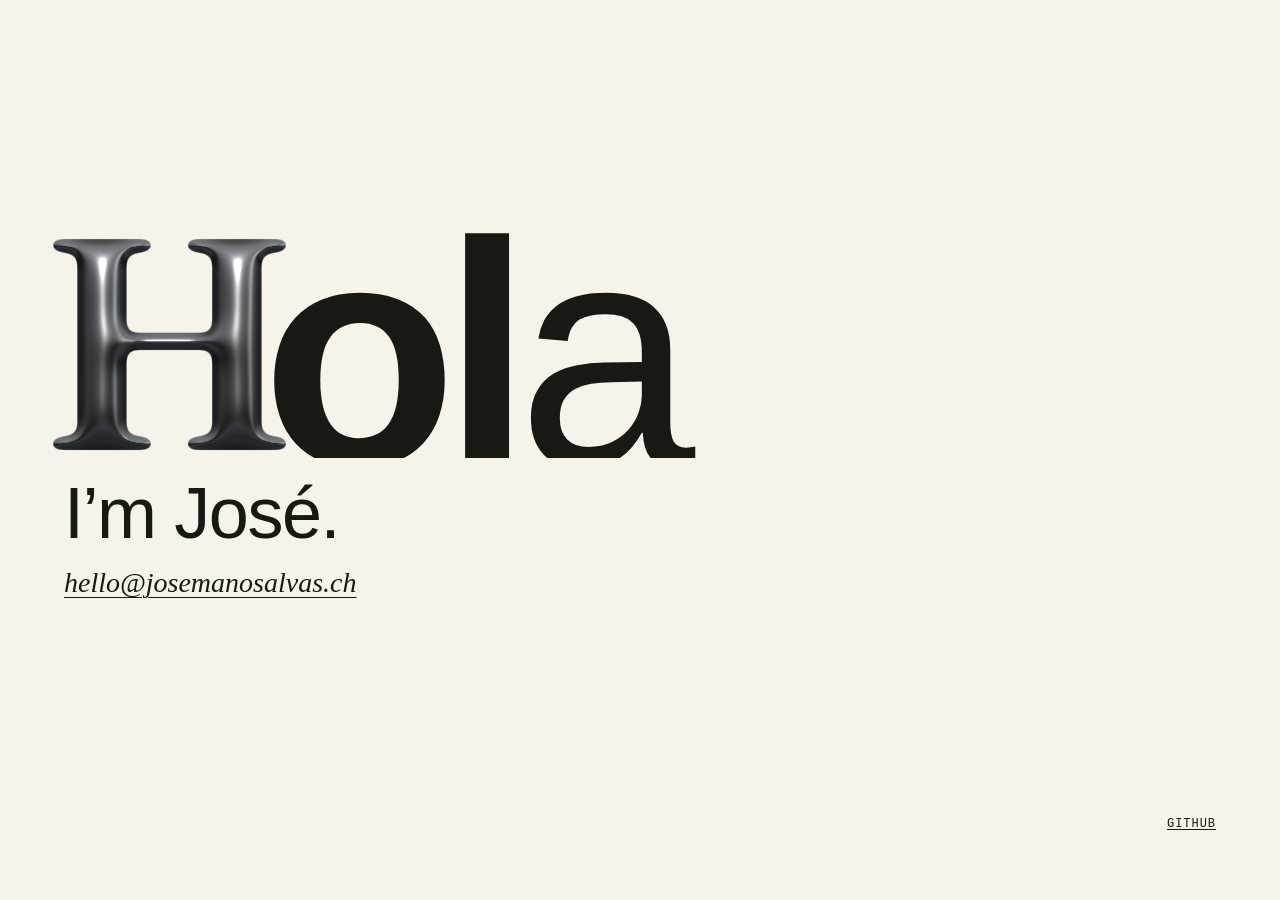
==== src/index.html @ 50a8c134 "Rebuild the greeting around its l, with a silver letter and a white shepherd The greeting in the las" ====
<!doctype html>
<html lang="en">
<head>
<meta charset="utf-8">
<meta name="viewport" content="width=device-width, initial-scale=1, viewport-fit=cover">
<title>José Manosalvas</title>
<meta name="description" content="Hola, I’m José. Say hello at hello@josemanosalvas.ch.">
<meta property="og:title" content="José Manosalvas">
<meta property="og:description" content="Say hello at hello@josemanosalvas.ch.">
<link rel="icon" href="data:image/svg+xml,%3Csvg xmlns='http://www.w3.org/2000/svg' viewBox='0 0 32 32'%3E%3Crect width='32' height='32' fill='%23F5F3EC'/%3E%3Cpath d='M6 22h20' stroke='%23191813' stroke-width='4'/%3E%3C/svg%3E">
<style>
  /* Everything this page needs, and nothing else. Faces and colours are
     Mitad's; the fonts are subset to the characters on the page and
     embedded by tools/build.py, which also minifies this file into
     ../index.html, the one that gets uploaded.
     Archivo, Literata and B612 Mono: SIL Open Font License 1.1, see OFL.txt. */

  /* fonts:start */
  /* fonts:end */

  :root {
    --bg: #F5F3EC;            /* Mitad Papel */
    --ink: #191813;           /* Mitad Tinta */
    --focus: #0C4CA8;         /* Mitad Azul */
    --aji: #D91E36;           /* accents appear only while the word changes */
    --sans: 'Archivo', 'Helvetica Neue', 'Arial', sans-serif;
    --serif: 'Literata', 'Georgia', serif;
    --mono: 'B612 Mono', 'Courier New', monospace;
    --gutter: clamp(1.5rem, 5vw, 4.5rem);
    --hello: min(33vw, 40svh, 20rem);   /* the widest state must fit */
    color-scheme: light;
  }

  @media (prefers-color-scheme: dark) {
    :root {
      --bg: #161511;
      --ink: #EBE7DC;
      --focus: #56B8DF;       /* Mitad Guayas */
      --aji: #F0596B;
      color-scheme: dark;
    }
  }

  *, ::before, ::after { box-sizing: border-box; }
  * { margin: 0; }

  html {
    height: 100%;
    background: var(--bg);
    -webkit-text-size-adjust: 100%;
    text-size-adjust: 100%;
    font-synthesis: none;
  }

  body {
    display: grid;
    grid-template-columns: minmax(0, 1fr);   /* a wide glyph can't stretch the page */
    grid-template-rows: minmax(min-content, 1fr) minmax(min-content, 1fr);
    height: 100%;
    min-height: 100svh;
    font: 1.125rem/1.5rem var(--sans);
    font-kerning: normal;
    color: var(--ink);
    background: var(--bg);
  }

  .fonts-pending body { visibility: hidden; }

  ::selection { background: #F2B705; color: #191813; }
  :focus-visible { outline: 2px solid var(--focus); outline-offset: 2px; }

  /* ---------- above the horizon ---------- */
  .north {
    display: flex;
    flex-direction: column;
    justify-content: flex-end;
    padding: var(--gutter) var(--gutter) 0;
    padding-top: max(var(--gutter), env(safe-area-inset-top));
    overflow-x: clip;
  }

  /* The word's baseline is the horizon and anything below it is cut, so
     nothing in the word or on the stage ever touches the name. */
  h1 {
    position: relative;
    font-size: var(--hello);
    line-height: 1;
    letter-spacing: -0.045em;
    margin-left: -0.06em;            /* optical: pull the stem to the margin */
    height: 0.8em;                   /* ascent only: baseline = bottom edge */
    clip-path: inset(-1em -1em -0.025em -1em);   /* keep round overshoot whole */
    white-space: nowrap;
  }

  .word {
    display: inline-block;
    position: relative;
    font-weight: 800;
  }

  /* After the first change, each letter is a slot on its own layer and stays one, so
     nothing is re-rasterised when a word comes to rest. Slots are placed by transforms,
     so nothing reflows and the title can't grow. The l also grows into the flagpole: it's
     a plain rectangle, so stretching it from the baseline has no seam. */
  .word.live > span {
    position: absolute;
    left: 0;
    top: 0;
    display: flex;
    transform-origin: 0 80%;
    will-change: transform;
  }

  /* The symbol is as tall as the l, its foot on the horizon. */
  .word.live > .cut { top: .02em; font-size: .92em; }
  .cut, .c { justify-content: center; }
  .r { color: var(--aji); }
  .b { color: var(--focus); }

  /* The stage carries what type can't: the inflated letter, the emoji and the flag. */
  canvas {
    position: absolute;
    pointer-events: none;
  }

  /* ---------- below the horizon ---------- */
  .south {
    display: flex;
    flex-direction: column;
    justify-content: space-between;
    padding: 1.5rem var(--gutter) var(--gutter);
    padding-bottom: max(var(--gutter), env(safe-area-inset-bottom));
  }

  .name {
    margin-bottom: 0.75rem;
    font-weight: 300;
    font-size: clamp(2rem, min(7vw, 11svh), 4.5rem);
    line-height: 1.1;
    letter-spacing: -0.02em;
  }

  a {
    color: inherit;
    text-decoration-thickness: 1px;
    text-underline-offset: 0.18em;
  }

  a:hover { text-decoration-thickness: 2px; }


  .hello {
    font-family: var(--serif);
    font-style: italic;
    font-size: clamp(1.25rem, 3vw, 1.75rem);
    line-height: 1.3;
    overflow-wrap: anywhere;
  }

  .elsewhere { text-align: right; }

  .elsewhere a {
    font: 0.75rem/1.5rem var(--mono);
    text-transform: uppercase;
    letter-spacing: 0.08em;
  }

  .visually-hidden {
    position: absolute;
    width: 1px;
    height: 1px;
    margin: -1px;
    overflow: hidden;
    clip-path: inset(50%);
    white-space: nowrap;
  }

</style>
<script>
  /* Start decoding all three fonts now and reveal the page in one frame when
     they are ready, so nothing paints in pieces (under font-display: block,
     text waits for its own font but underlines don't, and faces finish at
     different times). Without JS nothing is hidden; after 3s it shows anyway. */
  (() => {
    const root = document.documentElement;
    root.classList.add('fonts-pending');
    window.pageReady = new Promise((ready) => {
      const show = () => { root.classList.remove('fonts-pending'); ready(); };
      Promise.all(['800 1em Archivo', 'italic 1em Literata', '1em "B612 Mono"'].map((f) => document.fonts.load(f)))
        .finally(show);
      setTimeout(show, 3000);
    });
  })();
</script>
</head>
<body>
  <header class="north">
    <h1><span class="word" aria-hidden="true">Hola</span><span class="visually-hidden"><span lang="es">Hola</span>, I’m José.</span></h1>
  </header>

  <main class="south">
    <div>
      <p class="name" aria-hidden="true">I’m José.</p>
      <p class="hello"><a href="mailto:hello@josemanosalvas.ch">hello@josemanosalvas.ch</a></p>
    </div>
    <p class="elsewhere"><a href="https://github.com/josemanosalvas">GitHub</a></p>
  </main>

<script>
  (() => {
    // Each greeting: its word, what its last letter passes through and how tall that is
    // in em, its flag, and its symbol's colour, from the flag. Hola's mark is an emoji.
    // Salü's is the white Swiss shepherd, which no system has: a small render, modelled
    // in tools/shepherd.html. Nudges are optical, in em: the S starts where the H does,
    // and a and l sit further apart. The rectangles are the flag for systems that have
    // no flag emoji, on a 3 x 2 grid.
    const greetings = [
      {
        word: 'Hola', mark: '✨', size: .5, flag: '🇪🇨', symbol: 'b', nudge: [0, 0, 0, 0],
        rects: [[0, 0, 3, 1, '#FFDD00'], [0, 1, 3, .5, '#034EA2'], [0, 1.5, 3, .5, '#D91E36']],
      },
      {
        word: 'Salü', mark: 'shepherd.avif', size: .66, flag: '🇨🇭', symbol: 'r', nudge: [.024, .024, .036, .03],
        rects: [[0, 0, 3, 2, '#D91E36'], [1.25, .4, .5, 1.2, '#FFF'], [.9, .75, 1.2, .5, '#FFF']],
      },
    ];

    // One score for every change, in ms from its start. The l never changes: it's the
    // same letter in both words, so the word never leaves. Everything else cuts at once
    // and resolves within a second.
    const cutTo = ({ word: w, symbol }) => [
      [0, 1, '/', `cut ${symbol}`],
      [swap, 0, w[0], ''],
      [300, 1, w[1], 'c'],
      [520, 3, w[3], 'c'],
    ];
    const mark = [0, 520];                        // the emoji holds the last slot
    const swap = 133;                             // the first letter cuts, after all the others
    const swell = [swap, 650], set = [540, 680];  // it inflates, then sets into ink
    const grow = { 1: [300, 660], 3: [520, 820] };   // hairline to heavy
    const raise = [1040, 1320], open = [1300, 1700];  // the l grows into a pole, then the flag opens
    const close = [2460, 2680], lower = [2680, 2920]; // and back, in the other order
    const stretch = .38 / .724;                       // .38em, on Archivo 800's .724em l
    const every = 6500;

    const word = document.querySelector('.word');
    const heading = document.querySelector('h1');
    const reduce = matchMedia('(prefers-reduced-motion: reduce)');
    const clamp = (x) => (x < 0 ? 0 : x > 1 ? 1 : x);
    const span = (t, [a, b]) => clamp((t - a) / (b - a));
    const smooth = (x) => x * x * (3 - 2 * x);
    const soft = (x) => x * x * x * (x * (6 * x - 15) + 10);
    const spring = (x) => 1 - Math.exp(-7 * x) * Math.cos(11 * x);
    const mix = (a, b, x) => a + (b - a) * x;

    // ---------- the stage ----------
    // WebGL carries what type can't: the inflated letter, the emoji and the flag. It's
    // two small shaders and it's only used here, so without it the letters still change.
    let gl, metal, cloth;

    const quad = `#version 300 es
uniform vec4 Q;uniform vec2 S;uniform float R;in vec2 p;out vec2 v;
void main(){v=p;vec2 d=(p-.5)*Q.zw,c=Q.xy+Q.zw*.5;d=mat2(cos(R),sin(R),-sin(R),cos(R))*d;c=(c+d)/S*2.-1.;gl_Position=vec4(c.x,-c.y,0,1);}`;

    // Liquid silver: a soft room with a dark horizon, one big light and one strip. The
    // light is soft on purpose: hard edges in a reflection look like a 2000s bevel. P
    // inflates it, L tilts it so the light travels, M fades it from the page's ink, and V
    // dissolves it into the real letter. On paper its rim goes dark; on a dark page the rim
    // catches the light and the metal is brighter, so it's never dimmer than the type.
    const metalShader = `#version 300 es
precision highp float;
uniform sampler2D T;uniform float P,M,V;uniform vec2 L;uniform vec3 I;in vec2 v;out vec4 o;
float l(vec3 r,vec3 d,float s){return pow(max(dot(r,normalize(d)),0.),s);}
void main(){vec4 t=texture(T,v);float f=mix(t.r,t.g,min(P*2.,1.)),w=fwidth(f)*.75,a=smoothstep(.5-w,.5+w,f);
vec3 n=normalize(vec3((t.ba+L)*P,1.)),r=reflect(vec3(0,0,-1),n);float y=-r.y,x=(y+.12)/.2;
vec3 c=mix(vec3(.15,.16,.18),vec3(.5,.51,.53),smoothstep(-.9,.7,y));c*=1.-.6*exp(-x*x);
c+=.95*l(r,vec3(-.34,-.4,.85),24.)+.3*l(r,vec3(-.3,-.5,.8),5.)+.35*l(r,vec3(.8,-.12,.45),20.);
c*=mix(1.,I.r>.5?1.3:.5,smoothstep(.32,.68,1.-n.z));if(I.r>.5)c=c*1.15+.3;o=vec4(mix(I,c,M)*a,a)*V;}`;

    // An emoji, or a flag: U crops it from the hoist, A is the height of its wave.
    const clothShader = `#version 300 es
precision highp float;
uniform sampler2D T;uniform float U,A,W;in vec2 v;out vec4 o;
void main(){float x=v.x,s=x*7.-W,e=pow(max(x,0.),1.2);vec4 c=texture(T,vec2(x,(v.y-.5)*1.3+.5+A*e*sin(s)));
c.rgb*=1.+A*2.4*e*cos(s);float f=max(.07*(1.-U),.002);x-=.03*sin(v.y*8.+W)*(1.-min(U,1.));o=c*(1.-smoothstep(U-f,U,x));}`;

    function program(fragment) {
      const p = gl.createProgram();
      [[gl.VERTEX_SHADER, quad], [gl.FRAGMENT_SHADER, fragment]].forEach(([type, src]) => {
        const s = gl.createShader(type);
        gl.shaderSource(s, src);
        gl.compileShader(s);
        gl.attachShader(p, s);
      });
      gl.bindAttribLocation(p, 0, 'p');
      gl.linkProgram(p);
      const u = { p };
      for (const n of 'QSRPMVLIUAW') u[n] = gl.getUniformLocation(p, n);
      return u;
    }

    function texture(upload) {
      const t = gl.createTexture();
      gl.bindTexture(gl.TEXTURE_2D, t);
      upload();
      gl.texParameteri(gl.TEXTURE_2D, gl.TEXTURE_WRAP_S, gl.CLAMP_TO_EDGE);
      gl.texParameteri(gl.TEXTURE_2D, gl.TEXTURE_WRAP_T, gl.CLAMP_TO_EDGE);
      return t;
    }

    // The letter comes from the page's own font. Its corners are eased with a blur,
    // then its surface is solved: laplacian(h) = -1 inside the outline and h = 0 on
    // it, which is the shape a balloon takes. Stored as outline, eased outline, slope.
    function inflate(letter) {
      const N = 256, c = document.createElement('canvas');
      c.width = c.height = N;
      const x = c.getContext('2d', { willReadFrequently: true });
      x.font = `800 ${N / 1.25}px Archivo`;
      x.fillText(letter, 51, 205);                  // whole cells: canvases round text to them
      const a = x.getImageData(0, 0, N, N).data, sharp = new Float32Array(N * N);
      for (let i = 0; i < N * N; i++) sharp[i] = a[i * 4 + 3] / 255;
      const pass = (from, r, step) => {
        const to = new Float32Array(N * N);
        for (let i = 0; i < N * N; i++) {
          let s = 0;
          for (let k = -r; k <= r; k++) s += from[i + k * step] || 0;
          to[i] = s / (2 * r + 1);
        }
        return to;
      };
      const blur = (from, r) => pass(pass(from, r, 1), r, N);
      const eased = blur(blur(blur(sharp, 3), 3), 3), soft = blur(sharp, 1);
      const inside = [], h = new Float32Array(N * N);
      for (let i = N; i < N * N - N; i++) if (eased[i] > .5) inside.push(i);
      for (let k = 0; k < 150; k++) {
        for (const i of inside) h[i] += 1.9 * ((h[i - 1] + h[i + 1] + h[i - N] + h[i + N] + 1) / 4 - h[i]);
      }
      const top = h.reduce((p, q) => (p > q ? p : q));
      const z = blur(blur(h.map((q) => Math.sqrt(Math.max(0, q / top))), 2), 2);
      const field = new Float32Array(N * N * 4);
      for (let i = N; i < N * N - N; i++) {
        field.set([soft[i], eased[i], (z[i - 1] - z[i + 1]) * 13, (z[i - N] - z[i + N]) * 13], i * 4);
      }
      return texture(() => {
        gl.texImage2D(gl.TEXTURE_2D, 0, gl.RGBA16F, N, N, 0, gl.RGBA, gl.FLOAT, field);
        gl.texParameteri(gl.TEXTURE_2D, gl.TEXTURE_MIN_FILTER, gl.LINEAR);
      });
    }

    // A mark becomes a texture cropped to its ink, so it's the same size and in the
    // same place whichever system drew it, Apple's or anyone's. Windows has no flags and
    // draws letters instead: those have no colour, so the flag is drawn from its rectangles.
    function sprite(art, rects) {
      const S = art.width || 192, T = art.height || 192, c = document.createElement('canvas');
      c.width = S; c.height = T;
      const x = c.getContext('2d', { willReadFrequently: true });
      if (art.width) x.drawImage(art, 0, 0);
      else {
        x.font = `160px 'Apple Color Emoji','Segoe UI Emoji','Noto Color Emoji',sans-serif`;
        x.textAlign = 'center';
        x.fillText(art, S / 2, 150);
      }
      const { data } = x.getImageData(0, 0, S, T);
      let left = S, right = 0, top = T, bottom = 0, colour = 0;
      for (let i = 0; i < S * T; i++) {
        if (data[i * 4 + 3] < 16) continue;
        const px = i % S, py = i / S | 0;
        left = Math.min(left, px); right = Math.max(right, px);
        top = Math.min(top, py); bottom = Math.max(bottom, py);
        colour = Math.max(colour, Math.abs(data[i * 4] - data[i * 4 + 2]));
      }
      let w = right - left + 1, h = bottom - top + 1;
      const m = 6, crop = document.createElement('canvas'), y = crop.getContext('2d');
      if (rects && colour < 32) {
        w = 150; h = 100;
        crop.width = w + 2 * m; crop.height = h + 2 * m;
        for (const [rx, ry, rw, rh, fill] of rects) {
          y.fillStyle = fill;
          y.fillRect(m + rx * 50, m + ry * 50, rw * 50, rh * 50);
        }
      } else {
        crop.width = w + 2 * m; crop.height = h + 2 * m;
        y.drawImage(c, left, top, w, h, m, m, w, h);
      }
      return {
        aspect: crop.width / crop.height,
        inset: m / crop.width,
        foot: m / crop.height,
        tex: texture(() => {
          gl.pixelStorei(gl.UNPACK_PREMULTIPLY_ALPHA_WEBGL, true);
          gl.texImage2D(gl.TEXTURE_2D, 0, gl.RGBA, gl.RGBA, gl.UNSIGNED_BYTE, crop);
          gl.pixelStorei(gl.UNPACK_PREMULTIPLY_ALPHA_WEBGL, false);
          gl.generateMipmap(gl.TEXTURE_2D);
          gl.texParameteri(gl.TEXTURE_2D, gl.TEXTURE_MIN_FILTER, gl.LINEAR_MIPMAP_LINEAR);
        }),
      };
    }

    const stage = document.createElement('canvas');
    let building = null;

    // A lost stage leaves plain letters, and comes back when the browser restores it.
    stage.addEventListener('webglcontextlost', (e) => { e.preventDefault(); gl = null; stage.hidden = true; });
    stage.addEventListener('webglcontextrestored', () => { building = null; });

    // The stage is built in small steps with a breath between them, so that a visitor's
    // first taps are never kept waiting for it.
    const breath = () => new Promise((go) => { setTimeout(go); });

    // A mark is an emoji, or a picture to decode first, with a plain dog if the browser can't.
    async function art(mark) {
      if (mark.length < 3) return mark;
      const picture = new Image();
      picture.src = mark;
      return picture.decode().then(() => picture, () => '🐕');
    }

    async function setUp() {
      gl = stage.getContext('webgl2', { antialias: false, powerPreference: 'low-power' });
      if (!gl) return;
      await breath();
      metal = program(metalShader);
      cloth = program(clothShader);
      gl.bindBuffer(gl.ARRAY_BUFFER, gl.createBuffer());
      gl.bufferData(gl.ARRAY_BUFFER, new Float32Array([0, 0, 1, 0, 0, 1, 1, 1]), gl.STATIC_DRAW);
      gl.enableVertexAttribArray(0);
      gl.vertexAttribPointer(0, 2, gl.FLOAT, false, 0, 0);
      gl.enable(gl.BLEND);
      gl.blendFunc(gl.ONE, gl.ONE_MINUS_SRC_ALPHA);
      for (const g of greetings) {
        await breath();
        g.letter = inflate(g.word[0]);
        await breath();
        g.emoji = sprite(await art(g.mark));
        g.banner = sprite(g.flag, g.rects);
      }
      stage.hidden = true;
      stage.setAttribute('aria-hidden', 'true');
      heading.append(stage);
    }

    // If anything fails on the way, there's no stage and the letters still change.
    const ready = () => (building ??= setUp().catch(() => { gl = null; }));

    function put(shader, tex, x, y, w, h) {
      gl.useProgram(shader.p);
      gl.bindTexture(gl.TEXTURE_2D, tex);
      gl.uniform2f(shader.S, stage.width, stage.height);
      gl.uniform4f(shader.Q, x, y, w, h);
    }

    // Where each letter of a word sits at rest, kerning included, in em.
    function spacing({ word: text, nudge }) {
      const m = document.createElement('span');
      m.className = 'word';
      m.style.cssText = 'position:absolute;visibility:hidden';
      m.innerHTML = [...text].map((c) => `<span>${c}</span>`).join('');
      heading.append(m);
      const box = m.getBoundingClientRect(), em = parseFloat(getComputedStyle(m).fontSize);
      const rects = [...m.children].map((c) => c.getBoundingClientRect());
      m.remove();
      return {
        x: rects.map((r, n) => (r.left - box.left) / em + nudge[n]),
        cells: rects.map((r) => r.width / em),
        width: box.width / em + Math.max(...nudge),
      };
    }

    // ---------- the greeting ----------
    let current = 0, slots = null;

    // Lengths on the word's own size, whatever size the slot's glyph is set in.
    const at = (ems) => `calc(var(--hello) * ${ems})`;

    // The first change replaces the plain text with four slots, and they stay.
    function letters({ word: text }) {
      word.textContent = '';
      word.className = 'word live';
      return [...text].map((c) => {
        const el = word.appendChild(document.createElement('span'));
        el.textContent = c;
        return el;
      });
    }

    async function play(i) {
      await ready();
      const g = greetings[i], from = spacing(greetings[current]), to = spacing(g);
      const width = Math.max(from.width, to.width);
      slots ??= letters(greetings[current]);
      word.style.cssText = `width:${width}em;height:1em`;
      slots.forEach((el, n) => { el.style.width = at(to.cells[n]); });

      // The stage covers the word and the room above it for the flag. There is always
      // that room: --hello is at most 40svh and the baseline stays around 50svh.
      const em = parseFloat(getComputedStyle(word).fontSize), D = Math.min(devicePixelRatio, 3);
      const side = .3, above = .5, px = em * D, base = (above + .8) * px;
      const ink = getComputedStyle(word).color.match(/[\d.]+/g).slice(0, 3).map((c) => c / 255);
      if (gl) {
        const W = Math.ceil((width + 2 * side) * px), H = Math.ceil(1.34 * px);
        if (stage.width !== W || stage.height !== H) { stage.width = W; stage.height = H; gl.viewport(0, 0, W, H); }
        stage.style.cssText = `left:${-side}em;top:${-above}em;width:${W / px}em;height:${H / px}em`;
        stage.hidden = false;
      }

      const cuts = cutTo(g), start = performance.now();
      const tick = (now) => {
        const t = now - start;
        while (cuts.length && cuts[0][0] <= t) {
          const [, n, glyph, styles] = cuts.shift();
          slots[n].textContent = glyph;
          slots[n].className = styles;
        }

        // Each slot goes to its place as it cuts. The l stretches into the pole from the baseline.
        const xs = to.x.map((x, n) => (n === 0 && t < swap ? from.x[0] : x));
        const pole = gl ? smooth(span(t, raise)) * (1 - smooth(span(t, lower))) : 0;
        slots.forEach((el, n) => {
          el.style.transform = `translateX(${at(xs[n])}) scaleY(${n === 2 ? 1 + pole * stretch : 1})`;
        });

        // New letters grow from hairline to heavy.
        for (const n in grow) {
          if (t < grow[n][0]) continue;
          const done = span(t, grow[n]);
          slots[n].style.fontWeight = done < 1 ? mix(100, 800, smooth(done)) : '';
          if (done === 1) slots[n].className = '';
        }

        // What's on the stage takes its slot's place, for as long as there's a stage.
        const live = gl && t >= swell[0] && t < set[1], held = gl && t >= mark[0] && t < mark[1];
        slots[0].style.visibility = live && t < set[1] - 80 ? 'hidden' : '';
        slots[3].style.visibility = held ? 'hidden' : '';

        if (gl) {
          gl.clearColor(0, 0, 0, 0);
          gl.clear(gl.COLOR_BUFFER_BIT);

          // The first letter inflates in silver, the light crosses it, and it sets into ink.
          if (live) {
            const size = 1.25 * px, cross = smooth(span(t, [swell[0], set[1]])), flat = smooth(span(t, set));
            put(metal, g.letter, (xs[0] + side) * px - size * 51 / 256, base - size * 205 / 256, size, size);
            gl.uniform1f(metal.P, spring(span(t, swell)) * (1 - flat));
            gl.uniform1f(metal.M, smooth(span(t, [swell[0], swell[0] + 50])) * (1 - flat));
            gl.uniform2f(metal.L, mix(.22, -.3, cross), mix(.12, -.06, cross));
            gl.uniform1f(metal.V, 1 - smooth(span(t, [set[1] - 80, set[1]])));
            gl.uniform3fv(metal.I, ink);
            gl.drawArrays(gl.TRIANGLE_STRIP, 0, 4);
          }

          // The emoji cuts in, stands on the horizon in the last slot, and cuts out.
          if (held) {
            const h = g.size * px, w = h * g.emoji.aspect;
            put(cloth, g.emoji.tex, (xs[3] + side + .34) * px - w / 2, base - h * (1.15 - g.emoji.foot), w, h * 1.3);
            gl.uniform1f(cloth.R, 0);
            gl.uniform1f(cloth.U, 2);
            gl.uniform1f(cloth.A, 0);
            gl.uniform1f(cloth.W, 0);
            gl.drawArrays(gl.TRIANGLE_STRIP, 0, 4);
          }

          // The flag opens from the pole, hoist flush against it.
          const u = soft(span(t, open)) * (1 - smooth(span(t, close)));
          if (u > 0) {
            const h = .3 * px, w = h * Math.min(1.5, g.banner.aspect);
            put(cloth, g.banner.tex, (xs[2] + .2261 + side) * px - w * g.banner.inset, base - 1.104 * px - h * .15, w, h * 1.3);
            gl.uniform1f(cloth.R, 0);
            gl.uniform1f(cloth.U, u);
            gl.uniform1f(cloth.A, .03 + .03 * (1 - u));
            gl.uniform1f(cloth.W, t * .0065);
            gl.drawArrays(gl.TRIANGLE_STRIP, 0, 4);
          }
        }

        if (t < lower[1]) requestAnimationFrame(tick);
        else {
          stage.hidden = true;
          current = i;
        }
      };
      tick(start);
    }

    let timer = null;
    function start() {
      if (timer || reduce.matches || document.hidden) return;
      timer = setInterval(() => play((current + 1) % greetings.length), every);
    }
    function stop() { clearInterval(timer); timer = null; }

    // Only a real mouse pauses it: on touch, hover sticks and nothing would resume it.
    heading.addEventListener('pointerenter', (e) => { if (e.pointerType === 'mouse') stop(); });
    heading.addEventListener('pointerleave', (e) => { if (e.pointerType === 'mouse') start(); });
    document.addEventListener('visibilitychange', () => (document.hidden ? stop() : start()));
    reduce.addEventListener('change', () => (reduce.matches ? stop() : start()));

    if (reduce.matches || document.hidden) return start();
    pageReady.then(ready).then(() => {
      setTimeout(() => { play(0); start(); }, 700);
    });
  })();
</script>
</body>
</html>
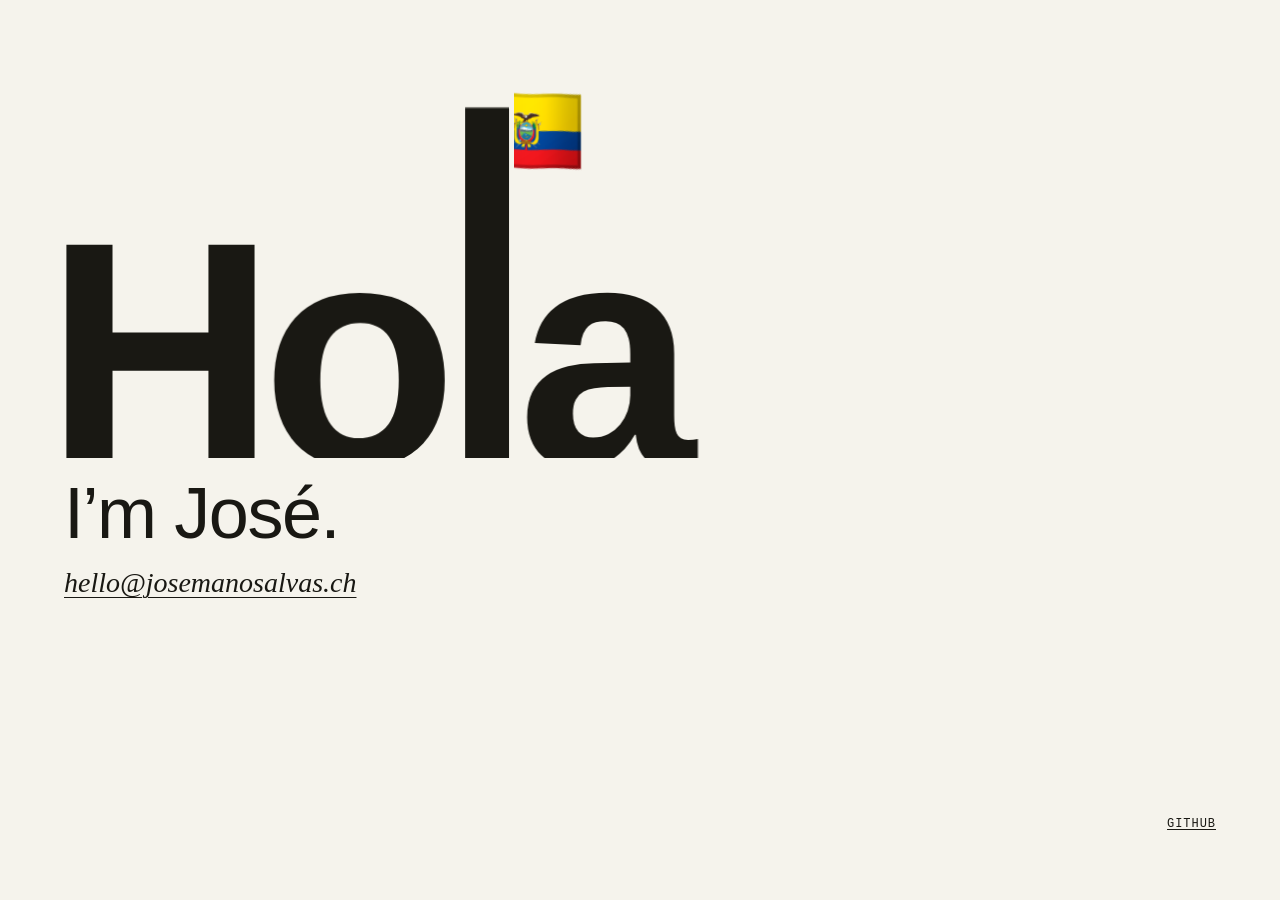
==== commit e5ed573a: "Speed the greeting up into two bursts and a flag The greeting lacked change next to Apple's Mac mini" ====
--- a/src/index.html
+++ b/src/index.html
@@ -23,10 +23,11 @@
     --ink: #191813;           /* Mitad Tinta */
     --focus: #0C4CA8;         /* Mitad Azul */
     --aji: #D91E36;           /* accents appear only while the word changes */
+    --sol: #F2B705;
     --sans: 'Archivo', 'Helvetica Neue', 'Arial', sans-serif;
     --serif: 'Literata', 'Georgia', serif;
     --mono: 'B612 Mono', 'Courier New', monospace;
-    --gutter: clamp(1.5rem, 5vw, 4.5rem);
+    --gutter: clamp(1.5rem, min(5vw, 14svh), 4.5rem);
     --hello: min(33vw, 40svh, 20rem);   /* the widest state must fit */
     color-scheme: light;
   }
@@ -99,23 +100,28 @@
   }
 
   /* After the first change, each letter is a slot on its own layer and stays one, so
-     nothing is re-rasterised when a word comes to rest. Slots are placed by transforms,
-     so nothing reflows and the title can't grow. The l also grows into the flagpole: it's
-     a plain rectangle, so stretching it from the baseline has no seam. */
+     nothing is re-rasterised when a word comes to rest. A slot has no width: it's placed
+     by its centre, so nothing reflows and the title can't grow. The l also grows into the
+     flagpole: it's a plain rectangle, so stretching it from the baseline has no seam. */
   .word.live > span {
     position: absolute;
     left: 0;
     top: 0;
+    width: 0;
     display: flex;
+    justify-content: center;
     transform-origin: 0 80%;
     will-change: transform;
   }
 
-  /* The symbol is as tall as the l, its foot on the horizon. */
-  .word.live > .cut { top: .02em; font-size: .92em; }
-  .cut, .c { justify-content: center; }
+  /* On the way, a letter passes through the page's other two faces. Mono is set smaller,
+     on the same baseline, so it fits among the others. */
+  .word .i { font: italic 400 1em/1 var(--serif); letter-spacing: 0; }
+  .word .m { font: 700 .9em/1 var(--mono); letter-spacing: 0; }
+  .word.live > .m { top: .089em; }
   .r { color: var(--aji); }
   .b { color: var(--focus); }
+  .y { color: var(--sol); }
 
   /* The stage carries what type can't: the inflated letter, the emoji and the flag. */
   canvas {
@@ -186,7 +192,7 @@
     root.classList.add('fonts-pending');
     window.pageReady = new Promise((ready) => {
       const show = () => { root.classList.remove('fonts-pending'); ready(); };
-      Promise.all(['800 1em Archivo', 'italic 1em Literata', '1em "B612 Mono"'].map((f) => document.fonts.load(f)))
+      Promise.all(['800 1em Archivo', 'italic 1em Literata', '1em "B612 Mono"', '700 1em "B612 Mono"'].map((f) => document.fonts.load(f)))
         .finally(show);
       setTimeout(show, 3000);
     });
@@ -208,40 +214,49 @@
 
 <script>
   (() => {
-    // Each greeting: its word, what its last letter passes through and how tall that is
-    // in em, its flag, and its symbol's colour, from the flag. Hola's mark is an emoji.
-    // Salü's is the white Swiss shepherd, which no system has: a small render, modelled
-    // in tools/shepherd.html. Nudges are optical, in em: the S starts where the H does,
-    // and a and l sit further apart. The rectangles are the flag for systems that have
-    // no flag emoji, on a 3 x 2 grid.
+    // Each greeting: its word; the glyphs its second letter passes through, all from its own
+    // language, with their faces and colours; the colour of its liquid letter; its animal and
+    // how tall that is in em; its flag and how tall that is, the square Swiss one smaller so
+    // it clears the ü; and when sign and animal cut in, so the two changes don't open alike. Hola runs through all three of its flag's colours, and Salü stays
+    // Swiss. 🐢 is from the Galápagos. Salü's animal is the white Swiss shepherd, which no
+    // system has: a small render, modelled in tools/shepherd.html. Nudges are optical, in em.
+    // The rectangles are the flag for systems that have no flag emoji, at 50 px to the unit.
     const greetings = [
       {
-        word: 'Hola', mark: '✨', size: .5, flag: '🇪🇨', symbol: 'b', nudge: [0, 0, 0, 0],
+        word: 'Hola', steps: [['ñ', 'b'], ['á', 'i y'], ['ó', 'm r']], paint: '--focus',
+        mark: '🐢', size: .44, flag: '🇪🇨', fly: .3, lead: [0, 2], nudge: [0, 0, 0, 0],
         rects: [[0, 0, 3, 1, '#FFDD00'], [0, 1, 3, .5, '#034EA2'], [0, 1.5, 3, .5, '#D91E36']],
       },
       {
-        word: 'Salü', mark: 'shepherd.avif', size: .66, flag: '🇨🇭', symbol: 'r', nudge: [.024, .024, .036, .03],
-        rects: [[0, 0, 3, 2, '#D91E36'], [1.25, .4, .5, 1.2, '#FFF'], [.9, .75, 1.2, .5, '#FFF']],
+        word: 'Salü', steps: [['+', 'r'], ['ö', 'i r'], ['ä', 'm r']], paint: '--aji',
+        mark: 'shepherd.avif', size: .52, flag: '🇨🇭', fly: .26, lead: [2, 0], nudge: [.024, .039, .063, .041],
+        rects: [[0, 0, 2, 2, '#D91E36'], [.8, .35, .4, 1.3, '#FFF'], [.35, .8, 1.3, .4, '#FFF']],
       },
     ];
 
-    // One score for every change, in ms from its start. The l never changes: it's the
-    // same letter in both words, so the word never leaves. Everything else cuts at once
-    // and resolves within a second.
-    const cutTo = ({ word: w, symbol }) => [
-      [0, 1, '/', `cut ${symbol}`],
-      [swap, 0, w[0], ''],
-      [300, 1, w[1], 'c'],
-      [520, 3, w[3], 'c'],
+    // One score for every change, in frames at 60 fps from its start, so a display at any
+    // rate lands on the same beats. A note is frame, slot, glyph, faces. It's two bursts and
+    // an accent. First a run of hard cuts two frames apart, each letter passing through other
+    // glyphs in the page's other two faces, and a breath while the light crosses the liquid
+    // letter. Then the l shoots up into a pole and knocks the animal up and out of the last
+    // slot, the first letter cuts to ink, and the last letter drops in as the animal is gone. The l never changes: it's the
+    // same letter in both words, so the word never leaves. Only then, over the whole word, the
+    // flag comes out of the pole. It stays a moment, goes back in, and the pole drops.
+    const score = ({ word: [first, second, , last], steps, lead }) => [
+      [lead[0], 1, ...steps[0]],
+      [4, 0, first, 'i'],
+      [11, 1, ...steps[1]],
+      [14, 1, ...steps[2]],
+      [17, 1, second, ''],
+      [20, 0, first, ''],
+      [24, 3, last, ''],
     ];
-    const mark = [0, 520];                        // the emoji holds the last slot
-    const swap = 133;                             // the first letter cuts, after all the others
-    const swell = [swap, 650], set = [540, 680];  // it inflates, then sets into ink
-    const grow = { 1: [300, 660], 3: [520, 820] };   // hairline to heavy
-    const raise = [1040, 1320], open = [1300, 1700];  // the l grows into a pole, then the flag opens
-    const close = [2460, 2680], lower = [2680, 2920]; // and back, in the other order
-    const stretch = .38 / .724;                       // .38em, on Archivo 800's .724em l
-    const every = 6500;
+    const coat = [8, 20];                         // the first letter is poured in lacquer, and cuts to ink
+    const land = { 1: 17, 3: 24 };                // a letter lands light and thickens in 6 frames
+    const raise = [16, 24], hop = [18, 24];       // the l shoots up and knocks the animal out of its slot
+    const open = [28, 38], gust = [44, 58];       // the flag comes out of the pole, holds, and takes a gust
+    const close = [60, 64], lower = [64, 76];     // then goes back in, quickly, and the pole drops
+    const every = 2800;
 
     const word = document.querySelector('.word');
     const heading = document.querySelector('h1');
@@ -249,40 +264,45 @@
     const clamp = (x) => (x < 0 ? 0 : x > 1 ? 1 : x);
     const span = (t, [a, b]) => clamp((t - a) / (b - a));
     const smooth = (x) => x * x * (3 - 2 * x);
-    const soft = (x) => x * x * x * (x * (6 * x - 15) + 10);
+    const out = (x) => 1 - (1 - x) ** 3;
     const spring = (x) => 1 - Math.exp(-7 * x) * Math.cos(11 * x);
+    const drop = (x) => (x < .5 ? (x / .5) ** 2 : 1 + .07 * Math.sin((x - .5) / .5 * 3.14));   // falls, and dips
+    const pop = (x) => (x > 3 ? 1 : 1 - .1 * Math.exp(-x) * Math.cos(x * 1.2));    // frames since a cut
+    const slam = (x) => (x > 12 ? 1 : 1 + .12 * Math.exp(-x / 3) * Math.cos(x / 2.4));
+    const bump = (x, n = 9) => (x > 0 && x < n ? Math.sin(x * 3.14 / n) : 0);
     const mix = (a, b, x) => a + (b - a) * x;
+    const hex = (name) => getComputedStyle(document.documentElement).getPropertyValue(name).trim().match(/\w\w/g).map((h) => parseInt(h, 16) / 255);
 
     // ---------- the stage ----------
-    // WebGL carries what type can't: the inflated letter, the emoji and the flag. It's
-    // two small shaders and it's only used here, so without it the letters still change.
-    let gl, metal, cloth;
+    // WebGL carries what type can't: the liquid letter, the emoji and the flag. It's two
+    // small shaders and it's only used here, so without it the letters still change.
+    let gl, liquid, cloth;
 
     const quad = `#version 300 es
-uniform vec4 Q;uniform vec2 S;uniform float R;in vec2 p;out vec2 v;
-void main(){v=p;vec2 d=(p-.5)*Q.zw,c=Q.xy+Q.zw*.5;d=mat2(cos(R),sin(R),-sin(R),cos(R))*d;c=(c+d)/S*2.-1.;gl_Position=vec4(c.x,-c.y,0,1);}`;
-
-    // Liquid silver: a soft room with a dark horizon, one big light and one strip. The
-    // light is soft on purpose: hard edges in a reflection look like a 2000s bevel. P
-    // inflates it, L tilts it so the light travels, M fades it from the page's ink, and V
-    // dissolves it into the real letter. On paper its rim goes dark; on a dark page the rim
-    // catches the light and the metal is brighter, so it's never dimmer than the type.
-    const metalShader = `#version 300 es
+uniform vec4 Q;uniform vec2 S;in vec2 p;out vec2 v;
+void main(){v=p;vec2 c=(Q.xy+Q.zw*p)/S*2.-1.;gl_Position=vec4(c.x,-c.y,0,1);}`;
+
+    // Lacquer: a soft room in the letter's own colour, a sharp key light with a soft halo, a strip and a
+    // rim, all shades of one hue. The outline is the font's own, so only the surface changes.
+    // P inflates it and L tilts it, so the light travels.
+    const liquidShader = `#version 300 es
 precision highp float;
-uniform sampler2D T;uniform float P,M,V;uniform vec2 L;uniform vec3 I;in vec2 v;out vec4 o;
+uniform sampler2D T;uniform float P;uniform vec2 L;uniform vec3 I[3];in vec2 v;out vec4 o;
 float l(vec3 r,vec3 d,float s){return pow(max(dot(r,normalize(d)),0.),s);}
-void main(){vec4 t=texture(T,v);float f=mix(t.r,t.g,min(P*2.,1.)),w=fwidth(f)*.75,a=smoothstep(.5-w,.5+w,f);
-vec3 n=normalize(vec3((t.ba+L)*P,1.)),r=reflect(vec3(0,0,-1),n);float y=-r.y,x=(y+.12)/.2;
-vec3 c=mix(vec3(.15,.16,.18),vec3(.5,.51,.53),smoothstep(-.9,.7,y));c*=1.-.6*exp(-x*x);
-c+=.95*l(r,vec3(-.34,-.4,.85),24.)+.3*l(r,vec3(-.3,-.5,.8),5.)+.35*l(r,vec3(.8,-.12,.45),20.);
-c*=mix(1.,I.r>.5?1.3:.5,smoothstep(.32,.68,1.-n.z));if(I.r>.5)c=c*1.15+.3;o=vec4(mix(I,c,M)*a,a)*V;}`;
-
-    // An emoji, or a flag: U crops it from the hoist, A is the height of its wave.
+void main(){vec4 t=texture(T,v);float w=fwidth(t.r)*.75,a=smoothstep(.5-w,.5+w,t.r);
+vec3 n=normalize(vec3((t.ba+L)*P,1.)),r=reflect(vec3(0,0,-1),n);float y=-r.y,x=(y+.3)/.12;
+vec3 c=mix(I[0],I[1],smoothstep(-.55,.75,y));c=mix(c,I[0]*1.8,smoothstep(0.,.9,-y)*.55);c*=1.-.12*exp(-x*x);
+c=mix(c,I[2],pow(1.-n.z,2.6)*.85);c+=1.1*l(r,vec3(-.32,-.42,.85),110.)+.18*l(r,vec3(-.32,-.42,.85),10.)+.45*l(r,vec3(.75,-.1,.5),40.);
+o=vec4(min(c,vec3(1))*a,a);}`;
+
+    // An emoji, or a flag: A is the height of its wave, and U how much of it is out of the
+    // pole, so it never squeezes. E is where the pole is, and nothing shows behind it. Nothing is drawn past the sprite's own edges, so its last
+    // row of pixels can't smear below it.
     const clothShader = `#version 300 es
 precision highp float;
-uniform sampler2D T;uniform float U,A,W;in vec2 v;out vec4 o;
-void main(){float x=v.x,s=x*7.-W,e=pow(max(x,0.),1.2);vec4 c=texture(T,vec2(x,(v.y-.5)*1.3+.5+A*e*sin(s)));
-c.rgb*=1.+A*2.4*e*cos(s);float f=max(.07*(1.-U),.002);x-=.03*sin(v.y*8.+W)*(1.-min(U,1.));o=c*(1.-smoothstep(U-f,U,x));}`;
+uniform sampler2D T;uniform float U,A,W,E;in vec2 v;out vec4 o;
+void main(){float x=v.x+1.-U,s=v.x*7.-W,e=pow(max(v.x,0.),1.2),y=(v.y-.5)*1.3+.5+A*e*sin(s);vec4 c=texture(T,vec2(x,y));
+c.rgb*=1.+A*2.4*e*cos(s);o=c*step(0.,y)*step(y,1.)*step(x,1.)*step(E,v.x);}`;
 
     function program(fragment) {
       const p = gl.createProgram();
@@ -295,7 +315,7 @@
       gl.bindAttribLocation(p, 0, 'p');
       gl.linkProgram(p);
       const u = { p };
-      for (const n of 'QSRPMVLIUAW') u[n] = gl.getUniformLocation(p, n);
+      for (const n of 'QSPLIUAWE') u[n] = gl.getUniformLocation(p, n);
       return u;
     }
 
@@ -308,9 +328,9 @@
       return t;
     }
 
-    // The letter comes from the page's own font. Its corners are eased with a blur,
-    // then its surface is solved: laplacian(h) = -1 inside the outline and h = 0 on
-    // it, which is the shape a balloon takes. Stored as outline, eased outline, slope.
+    // The letter comes from the page's own font, and its surface is solved inside its own
+    // outline: laplacian(h) = -1 inside and h = 0 on it, which is the shape a balloon takes
+    // when its edges are held. Stored as outline and slope.
     function inflate(letter) {
       const N = 256, c = document.createElement('canvas');
       c.width = c.height = N;
@@ -329,9 +349,9 @@
         return to;
       };
       const blur = (from, r) => pass(pass(from, r, 1), r, N);
-      const eased = blur(blur(blur(sharp, 3), 3), 3), soft = blur(sharp, 1);
+      const soft = blur(sharp, 1);
       const inside = [], h = new Float32Array(N * N);
-      for (let i = N; i < N * N - N; i++) if (eased[i] > .5) inside.push(i);
+      for (let i = N; i < N * N - N; i++) if (sharp[i] > .5) inside.push(i);
       for (let k = 0; k < 150; k++) {
         for (const i of inside) h[i] += 1.9 * ((h[i - 1] + h[i + 1] + h[i - N] + h[i + N] + 1) / 4 - h[i]);
       }
@@ -339,7 +359,7 @@
       const z = blur(blur(h.map((q) => Math.sqrt(Math.max(0, q / top))), 2), 2);
       const field = new Float32Array(N * N * 4);
       for (let i = N; i < N * N - N; i++) {
-        field.set([soft[i], eased[i], (z[i - 1] - z[i + 1]) * 13, (z[i - N] - z[i + N]) * 13], i * 4);
+        field.set([soft[i], 0, (z[i - 1] - z[i + 1]) * 13, (z[i - N] - z[i + N]) * 13], i * 4);
       }
       return texture(() => {
         gl.texImage2D(gl.TEXTURE_2D, 0, gl.RGBA16F, N, N, 0, gl.RGBA, gl.FLOAT, field);
@@ -370,9 +390,9 @@
         colour = Math.max(colour, Math.abs(data[i * 4] - data[i * 4 + 2]));
       }
       let w = right - left + 1, h = bottom - top + 1;
-      const m = 6, crop = document.createElement('canvas'), y = crop.getContext('2d');
+      const m = 12, crop = document.createElement('canvas'), y = crop.getContext('2d');
       if (rects && colour < 32) {
-        w = 150; h = 100;
+        w = 50 * rects[0][2]; h = 50 * rects[0][3];
         crop.width = w + 2 * m; crop.height = h + 2 * m;
         for (const [rx, ry, rw, rh, fill] of rects) {
           y.fillStyle = fill;
@@ -419,7 +439,7 @@
       gl = stage.getContext('webgl2', { antialias: false, powerPreference: 'low-power' });
       if (!gl) return;
       await breath();
-      metal = program(metalShader);
+      liquid = program(liquidShader);
       cloth = program(clothShader);
       gl.bindBuffer(gl.ARRAY_BUFFER, gl.createBuffer());
       gl.bufferData(gl.ARRAY_BUFFER, new Float32Array([0, 0, 1, 0, 0, 1, 1, 1]), gl.STATIC_DRAW);
@@ -449,7 +469,7 @@
       gl.uniform4f(shader.Q, x, y, w, h);
     }
 
-    // Where each letter of a word sits at rest, kerning included, in em.
+    // The centre of each letter of a word at rest, kerning included, in em.
     function spacing({ word: text, nudge }) {
       const m = document.createElement('span');
       m.className = 'word';
@@ -460,7 +480,7 @@
       const rects = [...m.children].map((c) => c.getBoundingClientRect());
       m.remove();
       return {
-        x: rects.map((r, n) => (r.left - box.left) / em + nudge[n]),
+        x: rects.map((r, n) => (r.left + r.width / 2 - box.left) / em + nudge[n]),
         cells: rects.map((r) => r.width / em),
         width: box.width / em + Math.max(...nudge),
       };
@@ -483,19 +503,33 @@
       });
     }
 
+    // How wide each glyph is in its faces, in em, so every state of the word can be set tight.
+    function measure(list) {
+      const m = document.createElement('span');
+      m.className = 'word';
+      m.style.cssText = 'position:absolute;visibility:hidden';
+      m.innerHTML = list.map(([glyph, faces]) => `<span class="${faces}">${glyph}</span>`).join('');
+      heading.append(m);
+      const em = parseFloat(getComputedStyle(m).fontSize), widths = [...m.children].map((c) => c.getBoundingClientRect().width / em);
+      m.remove();
+      return widths;
+    }
+
     async function play(i) {
       await ready();
       const g = greetings[i], from = spacing(greetings[current]), to = spacing(g);
       const width = Math.max(from.width, to.width);
       slots ??= letters(greetings[current]);
       word.style.cssText = `width:${width}em;height:1em`;
-      slots.forEach((el, n) => { el.style.width = at(to.cells[n]); });
-
-      // The stage covers the word and the room above it for the flag. There is always
-      // that room: --hello is at most 40svh and the baseline stays around 50svh.
+
+      // The stage covers the word and the room above it for the flag. The pole takes the
+      // room there is, up to .42em and allowing for its overshoot, so the flag never reaches
+      // the top of the window. On a window too short for a flag, there's no flag.
       const em = parseFloat(getComputedStyle(word).fontSize), D = Math.min(devicePixelRatio, 3);
-      const side = .3, above = .5, px = em * D, base = (above + .8) * px;
-      const ink = getComputedStyle(word).color.match(/[\d.]+/g).slice(0, 3).map((c) => c / 255);
+      const side = .4, above = .5, px = em * D, base = (above + .8) * px;
+      const room = heading.getBoundingClientRect().top / em + .8 - 20 / em;
+      const rise = Math.min(.42, (room - .724) / 1.135), flagged = gl && rise > .2;
+      const fh = Math.min(g.fly, rise - .06) * px;
       if (gl) {
         const W = Math.ceil((width + 2 * side) * px), H = Math.ceil(1.34 * px);
         if (stage.width !== W || stage.height !== H) { stage.width = W; stage.height = H; gl.viewport(0, 0, W, H); }
@@ -503,76 +537,93 @@
         stage.hidden = false;
       }
 
-      const cuts = cutTo(g), start = performance.now();
+      // Each slot is as wide as what it shows, so the word stays one tight block on the way:
+      // the animal with clear air either side, the liquid letter as wide as its ink letter.
+      const notes = score(g), sizes = measure(notes.map(([, , glyph, faces]) => [glyph, faces]));
+      const enter = g.lead[1], beast = gl ? g.size * g.emoji.aspect * (1 - 2 * g.emoji.inset) + .12 : 0;
+      const shape = [...notes.map(([at, n, , faces], k) => [at, n, faces ? sizes[k] : to.cells[n]]), [enter, 3, beast], [coat[0], 0, to.cells[0]]].sort((a, b) => a[0] - b[0]);
+      const cells = from.cells.slice(), shown = from.x.slice();
+      const hit = [-99, -99, -99, -99], hue = hex(g.paint), start = performance.now();
+      const last = lower[1] + 4, arc = Math.max(0, Math.min(.25, room - g.size - .04));
+      let then = 0;
       const tick = (now) => {
-        const t = now - start;
-        while (cuts.length && cuts[0][0] <= t) {
-          const [, n, glyph, styles] = cuts.shift();
+        const t = (now - start) * .06;
+        while (notes.length && notes[0][0] <= t) {
+          const [beat, n, glyph, faces] = notes.shift();
           slots[n].textContent = glyph;
-          slots[n].className = styles;
+          slots[n].className = faces;
+          if (n || faces) hit[n] = beat;              // the ink letter takes the lacquer's place exactly
         }
 
-        // Each slot goes to its place as it cuts. The l stretches into the pole from the baseline.
-        const xs = to.x.map((x, n) => (n === 0 && t < swap ? from.x[0] : x));
-        const pole = gl ? smooth(span(t, raise)) * (1 - smooth(span(t, lower))) : 0;
+        // Slots ease to where the glyphs now showing would set them, in about two frames. The
+        // l stretches from the baseline, and the word comes to rest exactly where it's set.
+        while (shape.length && shape[0][0] <= t) { const [, n, w] = shape.shift(); cells[n] = w; }
+        let x = 0;
+        const ease = 1 - Math.exp(-(t - then) / 1.5);
+        const xs = cells.map((w, n) => { const c = x + w / 2 + to.x[n] - to.cells.slice(0, n).reduce((a, b) => a + b, 0) - to.cells[n] / 2; x += w; return c; });
+        shown.forEach((v, n) => { shown[n] = t < last ? mix(v, xs[n], ease) : to.x[n]; });
+        then = t;
+        const pole = t < last ? spring(span(t, raise)) * (1 - drop(span(t, lower))) : 0;
         slots.forEach((el, n) => {
-          el.style.transform = `translateX(${at(xs[n])}) scaleY(${n === 2 ? 1 + pole * stretch : 1})`;
+          const size = pop(t - hit[n]), fall = n === 3 && t >= land[3] ? -.06 * (1 - out(span(t, [land[3], land[3] + 4]))) : 0;
+          el.style.transform = `translate(${at(shown[n])},${at(fall)}) ${n === 2 ? `scaleY(${1 + pole * rise / .724})` : `scale(${size})`}`;
         });
 
-        // New letters grow from hairline to heavy.
-        for (const n in grow) {
-          if (t < grow[n][0]) continue;
-          const done = span(t, grow[n]);
-          slots[n].style.fontWeight = done < 1 ? mix(100, 800, smooth(done)) : '';
-          if (done === 1) slots[n].className = '';
+        // Letters land light and thicken.
+        for (const n in land) {
+          const done = span(t, [land[n], land[n] + 6]);
+          slots[n].style.fontWeight = t >= land[n] && done < 1 ? mix(500, 800, out(done)) : '';
         }
 
         // What's on the stage takes its slot's place, for as long as there's a stage.
-        const live = gl && t >= swell[0] && t < set[1], held = gl && t >= mark[0] && t < mark[1];
-        slots[0].style.visibility = live && t < set[1] - 80 ? 'hidden' : '';
-        slots[3].style.visibility = held ? 'hidden' : '';
+        slots[0].style.visibility = gl && t >= coat[0] && t < coat[1] ? 'hidden' : '';
+        slots[3].style.visibility = gl && t >= enter && t < land[3] ? 'hidden' : '';
 
         if (gl) {
           gl.clearColor(0, 0, 0, 0);
           gl.clear(gl.COLOR_BUFFER_BIT);
 
-          // The first letter inflates in silver, the light crosses it, and it sets into ink.
-          if (live) {
-            const size = 1.25 * px, cross = smooth(span(t, [swell[0], set[1]])), flat = smooth(span(t, set));
-            put(metal, g.letter, (xs[0] + side) * px - size * 51 / 256, base - size * 205 / 256, size, size);
-            gl.uniform1f(metal.P, spring(span(t, swell)) * (1 - flat));
-            gl.uniform1f(metal.M, smooth(span(t, [swell[0], swell[0] + 50])) * (1 - flat));
-            gl.uniform2f(metal.L, mix(.22, -.3, cross), mix(.12, -.06, cross));
-            gl.uniform1f(metal.V, 1 - smooth(span(t, [set[1] - 80, set[1]])));
-            gl.uniform3fv(metal.I, ink);
+          // The first letter is poured in lacquer of its colour, inflates, and cuts to ink.
+          if (t >= coat[0] && t < coat[1]) {
+            const k = pop(t - coat[0]) * 1.25 * px, mid = .1992 * 1.25 + to.cells[0] / 2;
+            put(liquid, g.letter, (shown[0] + side) * px - k * mid / 1.25, base - k * .8008, k, k);
+            gl.uniform1f(liquid.P, mix(.5, 1, spring(span(t, [coat[0], coat[0] + 12]))));
+            gl.uniform2f(liquid.L, mix(.22, -.3, smooth(span(t, coat))), mix(.12, -.06, smooth(span(t, coat))));
+            gl.uniform3fv(liquid.I, [...hue.map((c) => c * .5), ...hue, ...hue.map((c) => mix(c, 1, .5))]);
             gl.drawArrays(gl.TRIANGLE_STRIP, 0, 4);
           }
 
-          // The emoji cuts in, stands on the horizon in the last slot, and cuts out.
-          if (held) {
-            const h = g.size * px, w = h * g.emoji.aspect;
-            put(cloth, g.emoji.tex, (xs[3] + side + .34) * px - w / 2, base - h * (1.15 - g.emoji.foot), w, h * 1.3);
-            gl.uniform1f(cloth.R, 0);
-            gl.uniform1f(cloth.U, 2);
+          // The animal lands hard in the last slot, with clear air either side, facing the l.
+          // When the l shoots up it gathers itself and is knocked up and out to the right, and
+          // it's cut as the last letter drops in, so the two never overlap.
+          if (t >= enter && t < hop[1]) {
+            const off = out(span(t, hop)), squash = 1 - .1 * bump(t - hop[0] + 2, 3);
+            const h = g.size * px * slam(t - enter) * (1 + .03 * Math.sin(t * .4)) * (1 - .15 * off);
+            const w = h * g.emoji.aspect * (2 - squash), tall = h * squash;
+            const foot = base - arc * off * px;
+            put(cloth, g.emoji.tex, (shown[3] + .35 * off + side) * px - w / 2, foot - tall * (1.15 - g.emoji.foot), w, tall * 1.3);
+            gl.uniform1f(cloth.U, 1);
             gl.uniform1f(cloth.A, 0);
             gl.uniform1f(cloth.W, 0);
+            gl.uniform1f(cloth.E, 0);
             gl.drawArrays(gl.TRIANGLE_STRIP, 0, 4);
           }
 
-          // The flag opens from the pole, hoist flush against it.
-          const u = soft(span(t, open)) * (1 - smooth(span(t, close)));
-          if (u > 0) {
-            const h = .3 * px, w = h * Math.min(1.5, g.banner.aspect);
-            put(cloth, g.banner.tex, (xs[2] + .2261 + side) * px - w * g.banner.inset, base - 1.104 * px - h * .15, w, h * 1.3);
-            gl.uniform1f(cloth.R, 0);
+          // The flag comes out of the pole and rides it, flutters, takes the gust, and goes back in.
+          const u = Math.min(1, spring(span(t, open))) * (1 - smooth(span(t, close)));
+          if (flagged && u > 0) {
+            const hoist = (shown[2] + .1045 + side) * px, top = base - (.724 + rise * pole) * px;
+            const w = fh * Math.min(1.5, g.banner.aspect);
+            put(cloth, g.banner.tex, hoist - w * g.banner.inset, top - fh * .15, w, fh * 1.3);
             gl.uniform1f(cloth.U, u);
-            gl.uniform1f(cloth.A, .03 + .03 * (1 - u));
-            gl.uniform1f(cloth.W, t * .0065);
+            gl.uniform1f(cloth.A, .065 + .08 * (1 - span(t, [open[0], open[1] + 10])) + .07 * Math.sin(span(t, gust) * 3.14));
+            gl.uniform1f(cloth.W, t * .24);
+            gl.uniform1f(cloth.E, g.banner.inset);
             gl.drawArrays(gl.TRIANGLE_STRIP, 0, 4);
           }
         }
 
-        if (t < lower[1]) requestAnimationFrame(tick);
+        if (t < last) requestAnimationFrame(tick);
         else {
           stage.hidden = true;
           current = i;
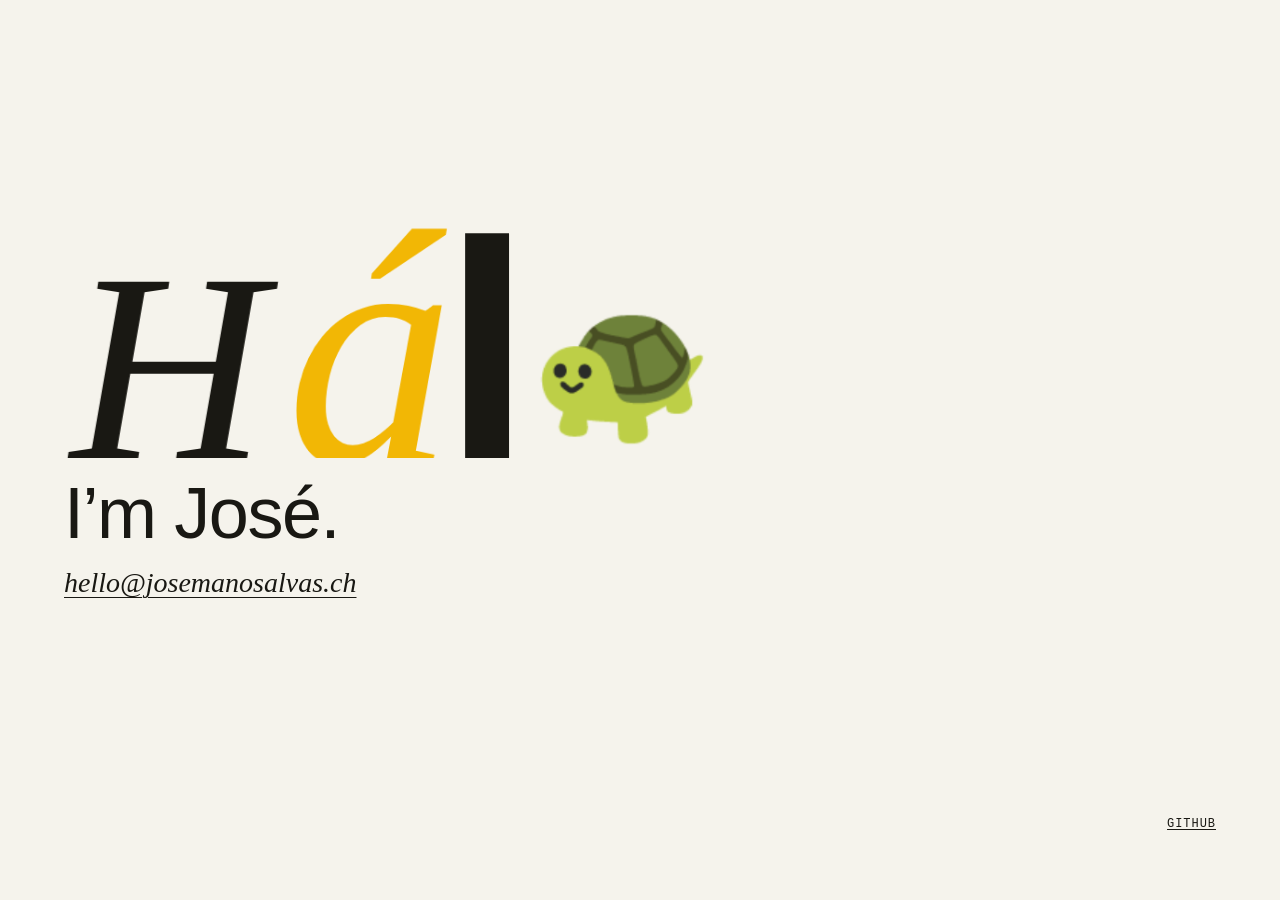
==== commit 8c64a2ca: "Tighten the greeting to a second, animate the shepherd, and keep every state in step Each change now" ====
--- a/src/index.html
+++ b/src/index.html
@@ -114,16 +114,17 @@
     will-change: transform;
   }
 
-  /* On the way, a letter passes through the page's other two faces. Mono is set smaller,
-     on the same baseline, so it fits among the others. */
-  .word .i { font: italic 400 1em/1 var(--serif); letter-spacing: 0; }
+  /* On the way, a letter passes through the page's other two faces, both set a little smaller
+     on the same baseline, so they sit among the others like letters of the word. */
+  .word .i { font: italic 400 .94em/1 'Literata Display', var(--serif); letter-spacing: 0; }
   .word .m { font: 700 .9em/1 var(--mono); letter-spacing: 0; }
+  .word.live > .i { top: .051em; }
   .word.live > .m { top: .089em; }
   .r { color: var(--aji); }
   .b { color: var(--focus); }
   .y { color: var(--sol); }
 
-  /* The stage carries what type can't: the inflated letter, the emoji and the flag. */
+  /* The stage carries what type can't: the liquid letter, the animal and the flag. */
   canvas {
     position: absolute;
     pointer-events: none;
@@ -192,7 +193,7 @@
     root.classList.add('fonts-pending');
     window.pageReady = new Promise((ready) => {
       const show = () => { root.classList.remove('fonts-pending'); ready(); };
-      Promise.all(['800 1em Archivo', 'italic 1em Literata', '1em "B612 Mono"', '700 1em "B612 Mono"'].map((f) => document.fonts.load(f)))
+      Promise.all(['800 1em Archivo', 'italic 1em Literata', 'italic 1em "Literata Display"', '1em "B612 Mono"', '700 1em "B612 Mono"'].map((f) => document.fonts.load(f)))
         .finally(show);
       setTimeout(show, 3000);
     });
@@ -214,49 +215,61 @@
 
 <script>
   (() => {
-    // Each greeting: its word; the glyphs its second letter passes through, all from its own
-    // language, with their faces and colours; the colour of its liquid letter; its animal and
-    // how tall that is in em; its flag and how tall that is, the square Swiss one smaller so
-    // it clears the ü; and when sign and animal cut in, so the two changes don't open alike. Hola runs through all three of its flag's colours, and Salü stays
-    // Swiss. 🐢 is from the Galápagos. Salü's animal is the white Swiss shepherd, which no
-    // system has: a small render, modelled in tools/shepherd.html. Nudges are optical, in em.
+    // Each greeting has its word, and two sets of glyphs its second letter passes through,
+    // from its own language, with their faces and colours. They're taken in turn, so the
+    // fourth change isn't the second again. Each is close to the width of the letter it stands
+    // in for, so the word keeps its spacing. Then the letter its first letter turns italic as,
+    // H for both, since an italic S is far narrower than Archivo's; the glyph its last letter
+    // shows before the animal lands, the é of José; and the colours of its liquid letter, also in turn: Hola's
+    // runs through its flag's blue and red, in Mitad's Azul and Ají at full strength in both
+    // themes, so the lacquer stays deep on dark paper, while Salü stays Swiss. Then its animal
+    // and how tall that is in em, and its flag and how tall that is, the square Swiss one
+    // smaller so it clears the ü. 🐢 is from the Galápagos. Salü's animal is the white Swiss
+    // shepherd, which no system has: a strip of six poses rendered from the 3D model in
+    // tools/shepherd.html, and its act says which pose it holds from which frame: hit, ears
+    // up, at rest, a curious tilt, looking up at the pole, flung. Nudges are optical, in em.
     // The rectangles are the flag for systems that have no flag emoji, at 50 px to the unit.
     const greetings = [
       {
-        word: 'Hola', steps: [['ñ', 'b'], ['á', 'i y'], ['ó', 'm r']], paint: '--focus',
-        mark: '🐢', size: .44, flag: '🇪🇨', fly: .3, lead: [0, 2], nudge: [0, 0, 0, 0],
+        word: 'Hola', steps: [[['ñ', 'b'], ['á', 'i y'], ['ó', 'm r']], [['ñ', 'r'], ['á', 'i b'], ['ó', 'm y']]], tail: ['é', 'm b'], slant: 'H', paint: ['#0C4CA8', '#D91E36'],
+        mark: '🐢', size: .44, flag: '🇪🇨', fly: .3, nudge: [0, 0, 0, 0],
         rects: [[0, 0, 3, 1, '#FFDD00'], [0, 1, 3, .5, '#034EA2'], [0, 1.5, 3, .5, '#D91E36']],
       },
       {
-        word: 'Salü', steps: [['+', 'r'], ['ö', 'i r'], ['ä', 'm r']], paint: '--aji',
-        mark: 'shepherd.avif', size: .52, flag: '🇨🇭', fly: .26, lead: [2, 0], nudge: [.024, .039, .063, .041],
+        word: 'Salü', steps: [[['+', 'r'], ['ä', 'i r'], ['ö', 'm r']], [['ö', 'm r'], ['ä', 'i r'], ['+', 'r']]], tail: ['é', 'm r'], slant: 'H', paint: ['#D91E36', '#D91E36'],
+        mark: 'shepherd.avif', poses: 6, act: [[4, 1], [7, 2], [11, 0], [13, 3], [17, 4], [19, 5]], size: .52, flag: '🇨🇭', fly: .26, nudge: [.024, .039, .063, .041],
         rects: [[0, 0, 2, 2, '#D91E36'], [.8, .35, .4, 1.3, '#FFF'], [.35, .8, 1.3, .4, '#FFF']],
       },
     ];
 
     // One score for every change, in frames at 60 fps from its start, so a display at any
     // rate lands on the same beats. A note is frame, slot, glyph, faces. It's two bursts and
-    // an accent. First a run of hard cuts two frames apart, each letter passing through other
-    // glyphs in the page's other two faces, and a breath while the light crosses the liquid
-    // letter. Then the l shoots up into a pole and knocks the animal up and out of the last
-    // slot, the first letter cuts to ink, and the last letter drops in as the animal is gone. The l never changes: it's the
-    // same letter in both words, so the word never leaves. Only then, over the whole word, the
-    // flag comes out of the pole. It stays a moment, goes back in, and the pole drops.
-    const score = ({ word: [first, second, , last], steps, lead }) => [
-      [lead[0], 1, ...steps[0]],
-      [4, 0, first, 'i'],
-      [11, 1, ...steps[1]],
-      [14, 1, ...steps[2]],
+    // an accent. First hard cuts two frames apart, often two letters on the same frame, each
+    // letter passing through other glyphs in the page's other two faces, the first ending in
+    // liquid lacquer and the last in an animal; then a breath while the light crosses the
+    // lacquer, the animal hops and the second letter flicks once. Then the l shoots up into a
+    // pole and flings the animal up and away, and on its last frame the first letter cuts to
+    // ink and the last letter lands where it was. The l never changes and never moves: it's
+    // the same letter in both words, so the word never leaves. As the word lands, the flag eases
+    // out of the pole. It snaps once in the wind, goes back in, and the pole drops.
+    const score = ({ word: [first, second, , last], tail, slant }, steps) => [
+      [0, 1, ...steps[0]],
+      [0, 3, ...tail],
+      [2, 0, slant, 'i'],
+      [4, 1, ...steps[1]],
+      [8, 1, ...steps[2]],
+      [11, 1, second, ''],
+      [15, 1, ...steps[2]],
       [17, 1, second, ''],
-      [20, 0, first, ''],
-      [24, 3, last, ''],
+      [21, 0, first, ''],
+      [21, 3, last, ''],
     ];
-    const coat = [8, 20];                         // the first letter is poured in lacquer, and cuts to ink
-    const land = { 1: 17, 3: 24 };                // a letter lands light and thickens in 6 frames
-    const raise = [16, 24], hop = [18, 24];       // the l shoots up and knocks the animal out of its slot
-    const open = [28, 38], gust = [44, 58];       // the flag comes out of the pole, holds, and takes a gust
-    const close = [60, 64], lower = [64, 76];     // then goes back in, quickly, and the pole drops
-    const every = 2800;
+    const enter = 4, perk = [12, 16];             // the animal lands in the last slot, and hops once
+    const coat = [8, 21];                         // the first letter is poured in lacquer, and cuts to ink
+    const raise = [18, 26], launch = [18, 22];    // the l shoots up and flings the animal out of its slot
+    const open = [23, 33], gust = [37, 43];       // the flag eases out of the pole as the word lands, and snaps once
+    const close = [47, 51], lower = [51, 63];     // then goes back in, quickly, and the pole drops
+    const every = 1570;
 
     const word = document.querySelector('.word');
     const heading = document.querySelector('h1');
@@ -267,11 +280,11 @@
     const out = (x) => 1 - (1 - x) ** 3;
     const spring = (x) => 1 - Math.exp(-7 * x) * Math.cos(11 * x);
     const drop = (x) => (x < .5 ? (x / .5) ** 2 : 1 + .07 * Math.sin((x - .5) / .5 * 3.14));   // falls, and dips
-    const pop = (x) => (x > 3 ? 1 : 1 - .1 * Math.exp(-x) * Math.cos(x * 1.2));    // frames since a cut
+    const pop = (x, a = .1) => (x > 3 ? 1 : 1 - a * Math.exp(-x) * Math.cos(x * 1.2));   // frames since a cut
     const slam = (x) => (x > 12 ? 1 : 1 + .12 * Math.exp(-x / 3) * Math.cos(x / 2.4));
     const bump = (x, n = 9) => (x > 0 && x < n ? Math.sin(x * 3.14 / n) : 0);
     const mix = (a, b, x) => a + (b - a) * x;
-    const hex = (name) => getComputedStyle(document.documentElement).getPropertyValue(name).trim().match(/\w\w/g).map((h) => parseInt(h, 16) / 255);
+    const hex = (colour) => colour.match(/\w\w/g).map((h) => parseInt(h, 16) / 255);
 
     // ---------- the stage ----------
     // WebGL carries what type can't: the liquid letter, the emoji and the flag. It's two
@@ -279,20 +292,20 @@
     let gl, liquid, cloth;
 
     const quad = `#version 300 es
-uniform vec4 Q;uniform vec2 S;in vec2 p;out vec2 v;
-void main(){v=p;vec2 c=(Q.xy+Q.zw*p)/S*2.-1.;gl_Position=vec4(c.x,-c.y,0,1);}`;
-
-    // Lacquer: a soft room in the letter's own colour, a sharp key light with a soft halo, a strip and a
-    // rim, all shades of one hue. The outline is the font's own, so only the surface changes.
+uniform vec4 Q;uniform vec2 S;uniform float R;in vec2 p;out vec2 v;
+void main(){v=p;vec2 d=mat2(cos(R),sin(R),-sin(R),cos(R))*((p-.5)*Q.zw),c=(Q.xy+Q.zw*.5+d)/S*2.-1.;gl_Position=vec4(c.x,-c.y,0,1);}`;
+
+    // Lacquer: a soft room in the letter's own colour, a sharp key light with a soft halo, a
+    // strip, a top light and a rim, all shades of one hue.
     // P inflates it and L tilts it, so the light travels.
     const liquidShader = `#version 300 es
 precision highp float;
 uniform sampler2D T;uniform float P;uniform vec2 L;uniform vec3 I[3];in vec2 v;out vec4 o;
 float l(vec3 r,vec3 d,float s){return pow(max(dot(r,normalize(d)),0.),s);}
-void main(){vec4 t=texture(T,v);float w=fwidth(t.r)*.75,a=smoothstep(.5-w,.5+w,t.r);
+void main(){vec4 t=texture(T,v);float w=fwidth(t.r)*.5,a=smoothstep(.5-w,.5+w,t.r);
 vec3 n=normalize(vec3((t.ba+L)*P,1.)),r=reflect(vec3(0,0,-1),n);float y=-r.y,x=(y+.3)/.12;
 vec3 c=mix(I[0],I[1],smoothstep(-.55,.75,y));c=mix(c,I[0]*1.8,smoothstep(0.,.9,-y)*.55);c*=1.-.12*exp(-x*x);
-c=mix(c,I[2],pow(1.-n.z,2.6)*.85);c+=1.1*l(r,vec3(-.32,-.42,.85),110.)+.18*l(r,vec3(-.32,-.42,.85),10.)+.45*l(r,vec3(.75,-.1,.5),40.);
+c=mix(c,I[2],pow(1.-n.z,2.6)*.85);c+=1.1*l(r,vec3(-.32,-.42,.85),110.)+.18*l(r,vec3(-.32,-.42,.85),10.)+.45*l(r,vec3(.75,-.1,.5),40.)+.5*l(r,vec3(.1,-.75,.6),70.);
 o=vec4(min(c,vec3(1))*a,a);}`;
 
     // An emoji, or a flag: A is the height of its wave, and U how much of it is out of the
@@ -315,7 +328,7 @@
       gl.bindAttribLocation(p, 0, 'p');
       gl.linkProgram(p);
       const u = { p };
-      for (const n of 'QSPLIUAWE') u[n] = gl.getUniformLocation(p, n);
+      for (const n of 'QSRPLIUAWE') u[n] = gl.getUniformLocation(p, n);
       return u;
     }
 
@@ -328,9 +341,9 @@
       return t;
     }
 
-    // The letter comes from the page's own font, and its surface is solved inside its own
-    // outline: laplacian(h) = -1 inside and h = 0 on it, which is the shape a balloon takes
-    // when its edges are held. Stored as outline and slope.
+    // The letter comes from the page's own font. A wide blur of it gives a smooth dome over
+    // every stroke, and its edge where the blur crosses half: a rounded tube of the letter,
+    // with nothing to crease. Stored as outline and slope.
     function inflate(letter) {
       const N = 256, c = document.createElement('canvas');
       c.width = c.height = N;
@@ -349,17 +362,10 @@
         return to;
       };
       const blur = (from, r) => pass(pass(from, r, 1), r, N);
-      const soft = blur(sharp, 1);
-      const inside = [], h = new Float32Array(N * N);
-      for (let i = N; i < N * N - N; i++) if (sharp[i] > .5) inside.push(i);
-      for (let k = 0; k < 150; k++) {
-        for (const i of inside) h[i] += 1.9 * ((h[i - 1] + h[i + 1] + h[i - N] + h[i + N] + 1) / 4 - h[i]);
-      }
-      const top = h.reduce((p, q) => (p > q ? p : q));
-      const z = blur(blur(h.map((q) => Math.sqrt(Math.max(0, q / top))), 2), 2);
-      const field = new Float32Array(N * N * 4);
+      const tube = blur(blur(blur(sharp, 5), 5), 5);
+      const z = blur(tube.map((q) => Math.sqrt(Math.max(0, (q - .5) * 2))), 1), field = new Float32Array(N * N * 4);
       for (let i = N; i < N * N - N; i++) {
-        field.set([soft[i], 0, (z[i - 1] - z[i + 1]) * 13, (z[i - N] - z[i + N]) * 13], i * 4);
+        field.set([tube[i], 0, (z[i - 1] - z[i + 1]) * 10, (z[i - N] - z[i + N]) * 10], i * 4);
       }
       return texture(() => {
         gl.texImage2D(gl.TEXTURE_2D, 0, gl.RGBA16F, N, N, 0, gl.RGBA, gl.FLOAT, field);
@@ -368,9 +374,10 @@
     }
 
     // A mark becomes a texture cropped to its ink, so it's the same size and in the
-    // same place whichever system drew it, Apple's or anyone's. Windows has no flags and
+    // same place whichever system drew it, Apple's or anyone's. The poses of a strip keep
+    // their whole cells, so the animal doesn't jump between them. Windows has no flags and
     // draws letters instead: those have no colour, so the flag is drawn from its rectangles.
-    function sprite(art, rects) {
+    function sprite(art, rects, whole) {
       const S = art.width || 192, T = art.height || 192, c = document.createElement('canvas');
       c.width = S; c.height = T;
       const x = c.getContext('2d', { willReadFrequently: true });
@@ -389,6 +396,7 @@
         top = Math.min(top, py); bottom = Math.max(bottom, py);
         colour = Math.max(colour, Math.abs(data[i * 4] - data[i * 4 + 2]));
       }
+      if (whole) { left = top = 0; right = S - 1; bottom = T - 1; }
       let w = right - left + 1, h = bottom - top + 1;
       const m = 12, crop = document.createElement('canvas'), y = crop.getContext('2d');
       if (rects && colour < 32) {
@@ -451,7 +459,13 @@
         await breath();
         g.letter = inflate(g.word[0]);
         await breath();
-        g.emoji = sprite(await art(g.mark));
+        const look = await art(g.mark);
+        g.emoji = look.width && g.poses ? Array.from({ length: g.poses }, (_, k) => {
+          const cell = document.createElement('canvas'), w = look.width / g.poses;
+          cell.width = w; cell.height = look.height;
+          cell.getContext('2d').drawImage(look, k * w, 0, w, look.height, 0, 0, w, look.height);
+          return sprite(cell, null, true);
+        }) : [sprite(look)];
         g.banner = sprite(g.flag, g.rects);
       }
       stage.hidden = true;
@@ -503,16 +517,42 @@
       });
     }
 
-    // How wide each glyph is in its faces, in em, so every state of the word can be set tight.
+    // How each glyph sits by its ink, not its advance, in em: its ink's width, how far to move
+    // it so its ink is centred, and where its ink starts. The ink is found by drawing the glyph
+    // and looking, because a font's own bounds are looser than what it draws, and unevenly so.
+    // It's in em, so each glyph is measured once and kept.
+    const pen = document.createElement('canvas'), ctx = pen.getContext('2d', { willReadFrequently: true });
+    const inks = new Map();
+    pen.width = 400; pen.height = 260;
     function measure(list) {
+      if (list.every(([glyph, faces]) => inks.has(glyph + faces))) return list.map(([glyph, faces]) => inks.get(glyph + faces));
       const m = document.createElement('span');
       m.className = 'word';
       m.style.cssText = 'position:absolute;visibility:hidden';
       m.innerHTML = list.map(([glyph, faces]) => `<span class="${faces}">${glyph}</span>`).join('');
       heading.append(m);
-      const em = parseFloat(getComputedStyle(m).fontSize), widths = [...m.children].map((c) => c.getBoundingClientRect().width / em);
+      const em = parseFloat(getComputedStyle(m).fontSize);
+      const sizes = [...m.children].map((c, n) => {
+        const f = getComputedStyle(c), k = 160 / parseFloat(f.fontSize), glyph = list[n][0];
+        ctx.clearRect(0, 0, 400, 260);
+        ctx.font = `${f.fontStyle} ${f.fontWeight} 160px ${f.fontFamily}`;
+        ctx.fillText(glyph, 100, 200);
+        const data = ctx.getImageData(0, 0, 400, 260).data;
+        let first = 400, end = 100;
+        for (let p = 3; p < data.length; p += 4) {
+          if (data[p] < 96) continue;
+          const x = (p >> 2) % 400;
+          if (x < first) first = x;
+          if (x >= end) end = x + 1;
+        }
+        const left = (100 - first) / k, right = (end - 100) / k;
+        const box = ctx.measureText(glyph).width / k + (parseFloat(f.letterSpacing) || 0);   // the box the slot centres
+        const size = [(left + right) / em, (box / 2 - (right - left) / 2) / em, -left / em];
+        inks.set(glyph + list[n][1], size);
+        return size;
+      });
       m.remove();
-      return widths;
+      return sizes;
     }
 
     async function play(i) {
@@ -537,47 +577,82 @@
         stage.hidden = false;
       }
 
-      // Each slot is as wide as what it shows, so the word stays one tight block on the way:
-      // the animal with clear air either side, the liquid letter as wide as its ink letter.
-      const notes = score(g), sizes = measure(notes.map(([, , glyph, faces]) => [glyph, faces]));
-      const enter = g.lead[1], beast = gl ? g.size * g.emoji.aspect * (1 - 2 * g.emoji.inset) + .12 : 0;
-      const shape = [...notes.map(([at, n, , faces], k) => [at, n, faces ? sizes[k] : to.cells[n]]), [enter, 3, beast], [coat[0], 0, to.cells[0]]].sort((a, b) => a[0] - b[0]);
-      const cells = from.cells.slice(), shown = from.x.slice();
-      const hit = [-99, -99, -99, -99], hue = hex(g.paint), start = performance.now();
-      const last = lower[1] + 4, arc = Math.max(0, Math.min(.25, room - g.size - .04));
-      let then = 0;
+      // Each glyph on the way is sized to fill the letter it stands in for, within reason, and
+      // set by its ink. The first stands flush on the margin, the last against the l, and the
+      // second between them, with the space either side shared in the finished word's own
+      // proportion. The margin and the l never move, so every state keeps the word's spacing.
+      // A letter that isn't changing stays exactly where it is, and until the first letter cuts,
+      // the l and the new glyphs keep the last word's spacing around it, so nothing jumps open;
+      // they move to the new word's places on that cut. A note's glyph is set at its size as
+      // it cuts, and shrunk if it would crowd its neighbours.
+      g.plays = (g.plays ?? -1) + 1;
+      const notes = score(g, g.steps[g.plays % 2]), was = greetings[current];
+      const marks = measure([...notes.map(([, , glyph, faces]) => [glyph, faces]), ...[...g.word, ...was.word].map((c) => [c, ''])]);
+      const ends = marks.slice(-8, -4), olds = marks.slice(-4);
+      const ink = (n) => to.x[n] - to.cells[n] / 2 + ends[n][2];
+      const gap = [ink(1) - ink(0) - ends[0][0], ink(2) - ink(1) - ends[1][0]];
+      const fit = notes.map(([, n, , faces], k) => (faces && n !== 2 ? clamp((ends[n][0] / marks[k][0] - .9) / .3) * .3 + .9 : 1));
+      const beast = gl ? g.size * g.emoji[0].aspect * (1 - 2 * g.emoji[0].inset) + .18 : 0;
+      const shape = [
+        ...notes.map(([at, n, , faces], k) => (faces ? [at, n, marks[k][0] * fit[k], marks[k][1] * fit[k], null] : [at, n, ends[n][0], 0, to.x[n]])),
+        [enter, 3, beast, 0, to.x[3] - to.cells[3] / 2 + beast / 2], [coat[0], 0, ends[0][0], 0, to.x[0]],
+      ].sort((a, b) => a[0] - b[0]);
+      const state = from.x.map((x, n) => [olds[n][0], 0, x]), shown = from.x.slice();
+      let old0 = true;                                // slot 0 still shows the last word's letter
+      const right0 = () => {
+        const [w, , fixed] = state[0];
+        if (fixed === null) return ink(0) + w;
+        return old0 ? from.x[0] - from.cells[0] / 2 + olds[0][2] + olds[0][0] : ink(0) + ends[0][0];
+      };
+      const shift = () => (old0 ? from.x[2] - to.x[2] : 0);
+      const where = (n) => {
+        const [w, , fixed] = state[n];
+        if (n === 0) return fixed !== null ? fixed : ink(0) + w / 2;
+        if (n === 2) return to.x[2] + shift();
+        if (n === 1 && fixed === null) {
+          const room = ink(2) + shift() - right0() - w;
+          return right0() + room * gap[0] / (gap[0] + gap[1]) + w / 2;
+        }
+        return (fixed !== null ? fixed : ink(n) + w / 2) + (n === 3 ? shift() : 0);
+      };
+      // How much a glyph in the second slot shrinks so it keeps at least the word's own gaps.
+      const squeeze = () => {
+        const [w, , fixed] = state[1];
+        if (fixed !== null) return 1;
+        return Math.max(.8, Math.min(1, (ink(2) + shift() - right0() - gap[0] - gap[1]) / w));
+      };
+      const sizes = fit.slice();
+      const hit = [-99, -99, -99, -99], hue = hex(g.paint[g.plays % 2]), start = performance.now();
+      const last = lower[1] + 4, fling = Math.max(0, Math.min(.5, room - g.size - .06));
       const tick = (now) => {
         const t = (now - start) * .06;
         while (notes.length && notes[0][0] <= t) {
-          const [beat, n, glyph, faces] = notes.shift();
+          const [beat, n, glyph, faces] = notes.shift(), k = sizes.shift();
+          const face = faces.split(' '), em0 = (face.includes('i') ? .94 : face.includes('m') ? .9 : 1) * k;
           slots[n].textContent = glyph;
           slots[n].className = faces;
+          slots[n].style.fontSize = k !== 1 ? `${em0}em` : '';
+          slots[n].style.top = k !== 1 ? `${(.8 * (1 - em0)) / em0}em` : '';
           if (n || faces) hit[n] = beat;              // the ink letter takes the lacquer's place exactly
         }
 
-        // Slots ease to where the glyphs now showing would set them, in about two frames. The
-        // l stretches from the baseline, and the word comes to rest exactly where it's set.
-        while (shape.length && shape[0][0] <= t) { const [, n, w] = shape.shift(); cells[n] = w; }
-        let x = 0;
-        const ease = 1 - Math.exp(-(t - then) / 1.5);
-        const xs = cells.map((w, n) => { const c = x + w / 2 + to.x[n] - to.cells.slice(0, n).reduce((a, b) => a + b, 0) - to.cells[n] / 2; x += w; return c; });
-        shown.forEach((v, n) => { shown[n] = t < last ? mix(v, xs[n], ease) : to.x[n]; });
-        then = t;
+        // Every cut lands whole: its glyph and the spacing around it change on the same frame. The
+        // l stays where it is and stretches from the baseline. A glyph that pops in grows from
+        // the baseline, and the first letter from the margin, so the left edge never moves. The
+        // word comes to rest exactly where plain text would set it.
+        while (shape.length && shape[0][0] <= t) { const [, n, w, move, fixed] = shape.shift(); state[n] = [w, move, fixed]; if (!n) old0 = false; }
+        const xs = [where(0), where(1), where(2), where(3)];
+        xs.forEach((x, n) => { shown[n] = t < last ? x : to.x[n]; });
         const pole = t < last ? spring(span(t, raise)) * (1 - drop(span(t, lower))) : 0;
         slots.forEach((el, n) => {
-          const size = pop(t - hit[n]), fall = n === 3 && t >= land[3] ? -.06 * (1 - out(span(t, [land[3], land[3] + 4]))) : 0;
-          el.style.transform = `translate(${at(shown[n])},${at(fall)}) ${n === 2 ? `scaleY(${1 + pole * rise / .724})` : `scale(${size})`}`;
+          // The landing letter pops; the second letter barely; the first, on the margin, not at all.
+          const size = n === 0 ? 1 : pop(t - hit[n], n === 1 ? .05 : .1);
+          el.style.transform = `translateX(${at(n === 2 ? xs[2] : shown[n] + state[n][1])}) ${n === 2 ? `scaleY(${1 + pole * rise / .724})` : `scale(${size * (n === 1 ? squeeze() : 1)})`}`;
         });
-
-        // Letters land light and thicken.
-        for (const n in land) {
-          const done = span(t, [land[n], land[n] + 6]);
-          slots[n].style.fontWeight = t >= land[n] && done < 1 ? mix(500, 800, out(done)) : '';
-        }
 
         // What's on the stage takes its slot's place, for as long as there's a stage.
         slots[0].style.visibility = gl && t >= coat[0] && t < coat[1] ? 'hidden' : '';
-        slots[3].style.visibility = gl && t >= enter && t < land[3] ? 'hidden' : '';
+        slots[3].style.visibility = gl && t >= enter && t < launch[1] - 1 ? 'hidden' : '';
 
         if (gl) {
           gl.clearColor(0, 0, 0, 0);
@@ -585,7 +660,7 @@
 
           // The first letter is poured in lacquer of its colour, inflates, and cuts to ink.
           if (t >= coat[0] && t < coat[1]) {
-            const k = pop(t - coat[0]) * 1.25 * px, mid = .1992 * 1.25 + to.cells[0] / 2;
+            const k = 1.25 * px, mid = .1992 * 1.25 + to.cells[0] / 2;
             put(liquid, g.letter, (shown[0] + side) * px - k * mid / 1.25, base - k * .8008, k, k);
             gl.uniform1f(liquid.P, mix(.5, 1, spring(span(t, [coat[0], coat[0] + 12]))));
             gl.uniform2f(liquid.L, mix(.22, -.3, smooth(span(t, coat))), mix(.12, -.06, smooth(span(t, coat))));
@@ -593,15 +668,20 @@
             gl.drawArrays(gl.TRIANGLE_STRIP, 0, 4);
           }
 
-          // The animal lands hard in the last slot, with clear air either side, facing the l.
-          // When the l shoots up it gathers itself and is knocked up and out to the right, and
-          // it's cut as the last letter drops in, so the two never overlap.
-          if (t >= enter && t < hop[1]) {
-            const off = out(span(t, hop)), squash = 1 - .1 * bump(t - hop[0] + 2, 3);
-            const h = g.size * px * slam(t - enter) * (1 + .03 * Math.sin(t * .4)) * (1 - .15 * off);
-            const w = h * g.emoji.aspect * (2 - squash), tall = h * squash;
-            const foot = base - arc * off * px;
-            put(cloth, g.emoji.tex, (shown[3] + .35 * off + side) * px - w / 2, foot - tall * (1.15 - g.emoji.foot), w, tall * 1.3);
+          // The animal lands hard in the last slot, with clear air either side, facing the l, and
+          // hops once while the light crosses the lacquer. It gathers itself, and the l flings it
+          // up and away with a spin. It keeps rising, drops to half its size over its last
+          // frames, and is cut there as the last letter lands, so they share a frame at any rate.
+          if (t >= enter && t < launch[1]) {
+            let pose = 0;
+            for (const [f, k] of g.act ?? []) if (t >= f) pose = k;
+            const look = g.emoji[pose] ?? g.emoji[0];
+            const go = span(t, launch), squash = 1 - .1 * bump(t - launch[0] + 3, 3);
+            const h = g.size * px * slam(t - enter) * (1 + .03 * Math.sin(t * .4)) * (1 - .5 * smooth(span(go, [.5, 1])));
+            const w = h * look.aspect * (2 - squash), tall = h * squash;
+            const centre = base - (.07 * bump(t - perk[0], perk[1] - perk[0]) + fling * out(go) + .18 * go * go + g.size * .5) * px;
+            put(cloth, look.tex, (shown[3] + .32 * go + .22 * go * go + side) * px - w / 2, centre - tall * .65, w, tall * 1.3);
+            gl.uniform1f(cloth.R, .45 * go);
             gl.uniform1f(cloth.U, 1);
             gl.uniform1f(cloth.A, 0);
             gl.uniform1f(cloth.W, 0);
@@ -609,14 +689,15 @@
             gl.drawArrays(gl.TRIANGLE_STRIP, 0, 4);
           }
 
-          // The flag comes out of the pole and rides it, flutters, takes the gust, and goes back in.
-          const u = Math.min(1, spring(span(t, open))) * (1 - smooth(span(t, close)));
+          // The flag eases out of the pole and rides it, flutters, snaps once, and goes back in.
+          const u = smooth(span(t, open)) * (1 - smooth(span(t, close)));
           if (flagged && u > 0) {
-            const hoist = (shown[2] + .1045 + side) * px, top = base - (.724 + rise * pole) * px;
+            const hoist = (xs[2] + .1045 + side) * px, top = base - (.724 + rise * pole) * px;
             const w = fh * Math.min(1.5, g.banner.aspect);
             put(cloth, g.banner.tex, hoist - w * g.banner.inset, top - fh * .15, w, fh * 1.3);
+            gl.uniform1f(cloth.R, 0);
             gl.uniform1f(cloth.U, u);
-            gl.uniform1f(cloth.A, .065 + .08 * (1 - span(t, [open[0], open[1] + 10])) + .07 * Math.sin(span(t, gust) * 3.14));
+            gl.uniform1f(cloth.A, .065 + .08 * (1 - span(t, [open[0], open[1] + 10])) + .2 * bump(t - gust[0], gust[1] - gust[0]));
             gl.uniform1f(cloth.W, t * .24);
             gl.uniform1f(cloth.E, g.banner.inset);
             gl.drawArrays(gl.TRIANGLE_STRIP, 0, 4);
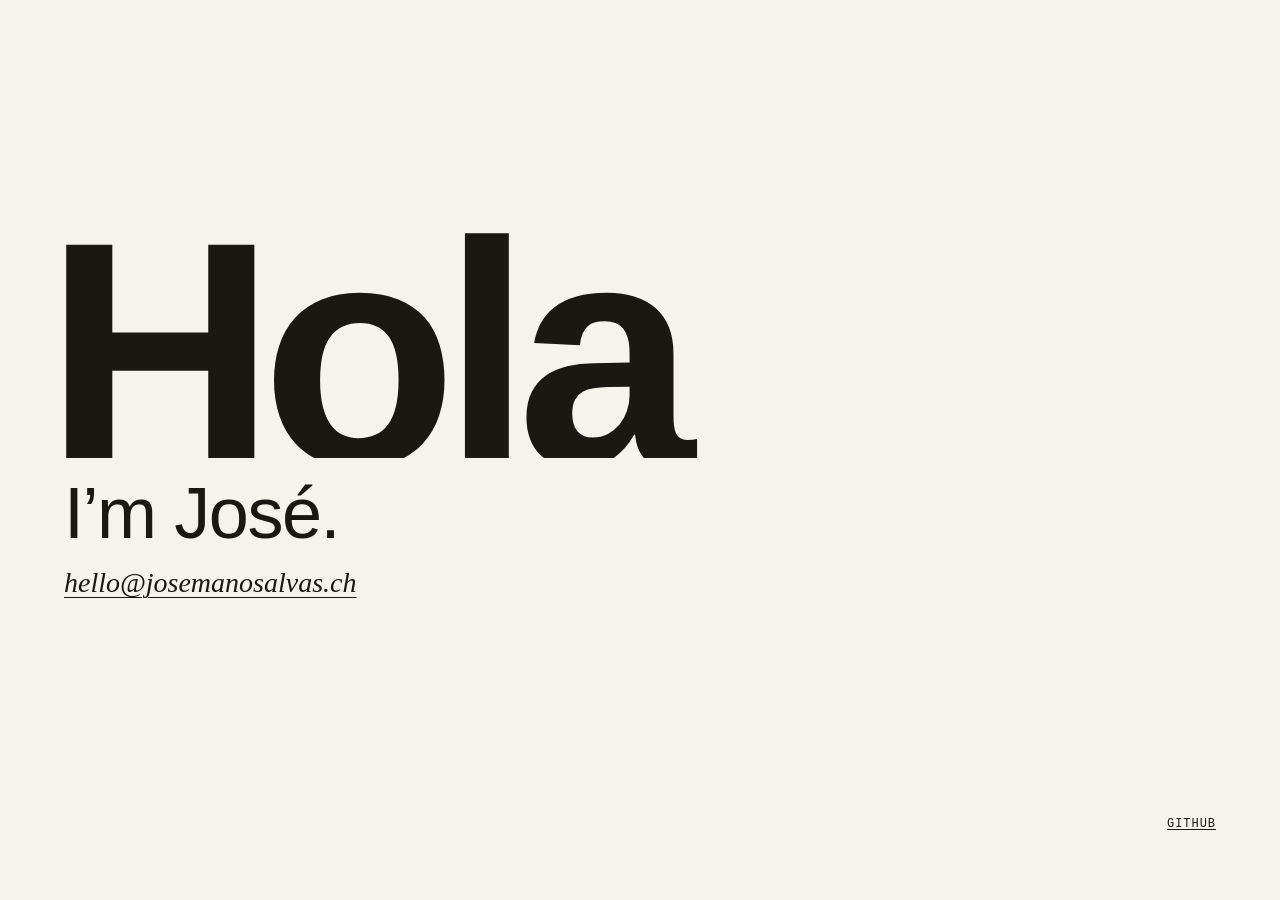
==== commit c4878415: "Measure the greeting's glyphs while the page sets up, not as a change starts On a phone with a slow " ====
--- a/src/index.html
+++ b/src/index.html
@@ -463,10 +463,18 @@
         g.emoji = look.width && g.poses ? Array.from({ length: g.poses }, (_, k) => {
           const cell = document.createElement('canvas'), w = look.width / g.poses;
           cell.width = w; cell.height = look.height;
-          cell.getContext('2d').drawImage(look, k * w, 0, w, look.height, 0, 0, w, look.height);
+          cell.getContext('2d', { willReadFrequently: true }).drawImage(look, k * w, 0, w, look.height, 0, 0, w, look.height);
           return sprite(cell, null, true);
         }) : [sprite(look)];
         g.banner = sprite(g.flag, g.rects);
+      }
+      // Every glyph the changes will show is measured now, one at a time, so that no change has
+      // to stop and measure as it starts.
+      for (const g of greetings) {
+        for (const steps of g.steps) {
+          for (const [, , glyph, faces] of score(g, steps)) { await breath(); measure([[glyph, faces]]); }
+        }
+        for (const c of g.word) { await breath(); measure([[c, '']]); }
       }
       stage.hidden = true;
       stage.setAttribute('aria-hidden', 'true');
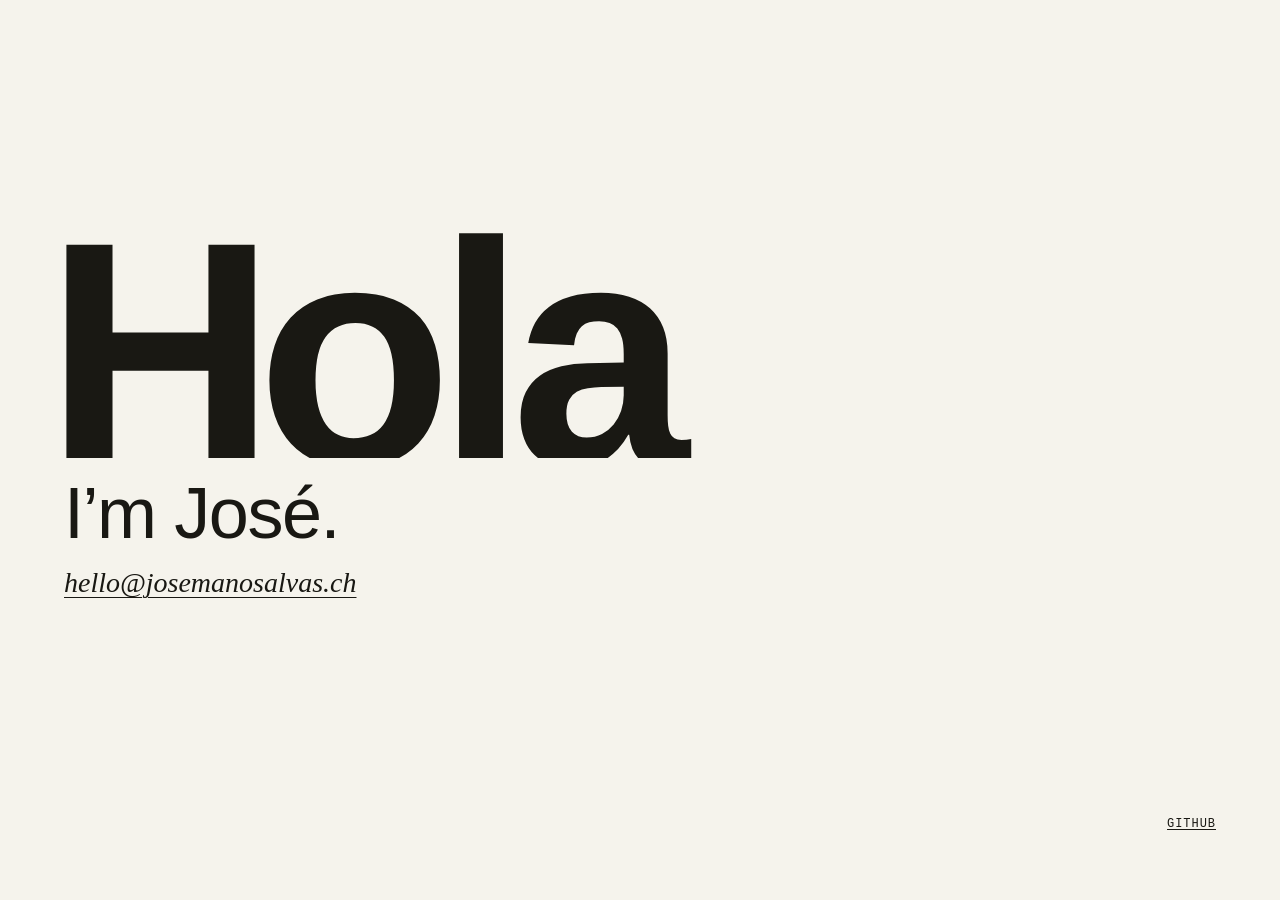
==== commit 1e9df0b2: "Rebuild the greeting on Apple's devices: a 3D letter un-built into ink, a shepherd head, and spacing" ====
--- a/src/index.html
+++ b/src/index.html
@@ -24,6 +24,7 @@
     --focus: #0C4CA8;         /* Mitad Azul */
     --aji: #D91E36;           /* accents appear only while the word changes */
     --sol: #F2B705;
+    --guayas: #56B8DF;        /* Hola's glow: a light blue, so it reads as light */
     --sans: 'Archivo', 'Helvetica Neue', 'Arial', sans-serif;
     --serif: 'Literata', 'Georgia', serif;
     --mono: 'B612 Mono', 'Courier New', monospace;
@@ -99,10 +100,9 @@
     font-weight: 800;
   }
 
-  /* After the first change, each letter is a slot on its own layer and stays one, so
+  /* Once the page is set up, each letter is a slot on its own layer and stays one, so
      nothing is re-rasterised when a word comes to rest. A slot has no width: it's placed
-     by its centre, so nothing reflows and the title can't grow. The l also grows into the
-     flagpole: it's a plain rectangle, so stretching it from the baseline has no seam. */
+     by its centre, so nothing reflows and the title can't grow. */
   .word.live > span {
     position: absolute;
     left: 0;
@@ -116,10 +116,23 @@
 
   /* On the way, a letter passes through the page's other two faces, both set a little smaller
      on the same baseline, so they sit among the others like letters of the word. */
-  .word .i { font: italic 400 .94em/1 'Literata Display', var(--serif); letter-spacing: 0; }
+  .word .i { font: italic 800 .94em/1 'Literata Display', var(--serif); letter-spacing: 0; }
   .word .m { font: 700 .9em/1 var(--mono); letter-spacing: 0; }
   .word.live > .i { top: .051em; }
   .word.live > .m { top: .089em; }
+  .word .x { -webkit-text-stroke: .047em currentColor; }   /* the Swiss cross, at the word's own stem weight */
+
+  /* A second l in the l's slot, which rises out of the first as the flagpole: the l is a
+     plain rectangle, so the two overlap with no seam. */
+  .word .mast {
+    position: absolute;
+    left: 0;
+    top: 0;
+    width: 0;
+    display: flex;
+    justify-content: center;
+    visibility: hidden;
+  }
   .r { color: var(--aji); }
   .b { color: var(--focus); }
   .y { color: var(--sol); }
@@ -193,7 +206,7 @@
     root.classList.add('fonts-pending');
     window.pageReady = new Promise((ready) => {
       const show = () => { root.classList.remove('fonts-pending'); ready(); };
-      Promise.all(['800 1em Archivo', 'italic 1em Literata', 'italic 1em "Literata Display"', '1em "B612 Mono"', '700 1em "B612 Mono"'].map((f) => document.fonts.load(f)))
+      Promise.all(['800 1em Archivo', 'italic 1em Literata', 'italic 800 1em "Literata Display"', '1em "B612 Mono"', '700 1em "B612 Mono"'].map((f) => document.fonts.load(f)))
         .finally(show);
       setTimeout(show, 3000);
     });
@@ -220,56 +233,64 @@
     // fourth change isn't the second again. Each is close to the width of the letter it stands
     // in for, so the word keeps its spacing. Then the letter its first letter turns italic as,
     // H for both, since an italic S is far narrower than Archivo's; the glyph its last letter
-    // shows before the animal lands, the é of José; and the colours of its liquid letter, also in turn: Hola's
-    // runs through its flag's blue and red, in Mitad's Azul and Ají at full strength in both
-    // themes, so the lacquer stays deep on dark paper, while Salü stays Swiss. Then its animal
-    // and how tall that is in em, and its flag and how tall that is, the square Swiss one
-    // smaller so it clears the ü. 🐢 is from the Galápagos. Salü's animal is the white Swiss
-    // shepherd, which no system has: a strip of six poses rendered from the 3D model in
-    // tools/shepherd.html, and its act says which pose it holds from which frame: hit, ears
-    // up, at rest, a curious tilt, looking up at the pole, flung. Nudges are optical, in em.
-    // The rectangles are the flag for systems that have no flag emoji, at 50 px to the unit.
+    // shows before the animal lands, the é of José; and the colour its liquid letter is poured
+    // in: Hola's blue, Salü's red, the page's own accents, so the lacquer and the flat letters
+    // share one blue and one red in either theme. Then its animal, which takes its last
+    // letter's place and size, and its flag and how tall that is, the square Swiss one smaller
+    // so it clears the ü. 🐢 is from the Galápagos. Salü's animal is the white Swiss shepherd,
+    // which no system has: a strip of four poses rendered from the 3D model in
+    // tools/shepherd.html, and its act says which pose it holds from which frame: hit, happy,
+    // looking up at the pole, flung. Nudges are optical, in em: they kern H–o, and set the l of
+    // both words in the same place, so the l never moves. The rectangles are the flag for
+    // systems that have no flag emoji, at 50 px to the unit.
     const greetings = [
       {
-        word: 'Hola', steps: [[['ñ', 'b'], ['á', 'i y'], ['ó', 'm r']], [['ñ', 'r'], ['á', 'i b'], ['ó', 'm y']]], tail: ['é', 'm b'], slant: 'H', paint: ['#0C4CA8', '#D91E36'],
-        mark: '🐢', size: .44, flag: '🇪🇨', fly: .3, nudge: [0, 0, 0, 0],
+        word: 'Hola', steps: [[['ñ', 'b'], ['á', 'i y'], ['ó', 'm r']], [['ñ', 'r'], ['á', 'i b'], ['ó', 'm y']]], tail: ['é', 'm b'], slant: 'H', paint: '--focus', glow: '--guayas',
+        mark: '🐢', flag: '🇪🇨', fly: .26, nudge: [0, -.015, -.019, -.019],
         rects: [[0, 0, 3, 1, '#FFDD00'], [0, 1, 3, .5, '#034EA2'], [0, 1.5, 3, .5, '#D91E36']],
       },
       {
-        word: 'Salü', steps: [[['+', 'r'], ['ä', 'i r'], ['ö', 'm r']], [['ö', 'm r'], ['ä', 'i r'], ['+', 'r']]], tail: ['é', 'm r'], slant: 'H', paint: ['#D91E36', '#D91E36'],
-        mark: 'shepherd.avif', poses: 6, act: [[4, 1], [7, 2], [11, 0], [13, 3], [17, 4], [19, 5]], size: .52, flag: '🇨🇭', fly: .26, nudge: [.024, .039, .063, .041],
+        word: 'Salü', steps: [[['+', 'r x'], ['ä', 'i r'], ['ö', 'm r']], [['ö', 'm r'], ['ä', 'i r'], ['+', 'r x']]], tail: ['é', 'm r'], slant: 'H', paint: '--aji', glow: '--aji',
+        mark: 'shepherd.avif', poses: 4, act: [[6, 1], [13, 0], [17, 1], [30, 2], [34, 3]], flag: '🇨🇭', fly: .23, nudge: [.024, .0527, .0904, .0684],
         rects: [[0, 0, 2, 2, '#D91E36'], [.8, .35, .4, 1.3, '#FFF'], [.35, .8, 1.3, .4, '#FFF']],
       },
     ];
 
     // One score for every change, in frames at 60 fps from its start, so a display at any
-    // rate lands on the same beats. A note is frame, slot, glyph, faces. It's two bursts and
-    // an accent. First hard cuts two frames apart, often two letters on the same frame, each
-    // letter passing through other glyphs in the page's other two faces, the first ending in
-    // liquid lacquer and the last in an animal; then a breath while the light crosses the
-    // lacquer, the animal hops and the second letter flicks once. Then the l shoots up into a
-    // pole and flings the animal up and away, and on its last frame the first letter cuts to
-    // ink and the last letter lands where it was. The l never changes and never moves: it's
-    // the same letter in both words, so the word never leaves. As the word lands, the flag eases
-    // out of the pole. It snaps once in the wind, goes back in, and the pole drops.
+    // rate lands on the same beats. A note is frame, slot, glyph, faces. It runs fast and then
+    // slower, the way a thrown thing settles. First a burst of hard cuts, one letter at a time,
+    // two frames apart: the second letter passes through glyphs from its own language in the
+    // page's other two faces, and the first letter turns italic. The first letter becomes its
+    // own 3D model, in clay, then lacquer; the animal slides out from behind the l. The second
+    // letter comes back glowing in the word's colour, and the model is un-built along its own
+    // strokes, a wireframe running ahead of the ink. Then the l shoots up into a pole and flings
+    // the animal away, the last letter lands, and the flag unfurls from behind the pole. The l
+    // never changes and never moves: it's the same letter in both words, so the word never
+    // leaves. The glow fades, the flag goes back in, and the pole drops.
     const score = ({ word: [first, second, , last], tail, slant }, steps) => [
       [0, 1, ...steps[0]],
       [0, 3, ...tail],
       [2, 0, slant, 'i'],
       [4, 1, ...steps[1]],
       [8, 1, ...steps[2]],
-      [11, 1, second, ''],
-      [15, 1, ...steps[2]],
-      [17, 1, second, ''],
-      [21, 0, first, ''],
-      [21, 3, last, ''],
+      [8, 0, first, ''],
+      [18, 1, second, ''],
+      [land, 3, last, ''],
     ];
-    const enter = 4, perk = [12, 16];             // the animal lands in the last slot, and hops once
-    const coat = [8, 21];                         // the first letter is poured in lacquer, and cuts to ink
-    const raise = [18, 26], launch = [18, 22];    // the l shoots up and flings the animal out of its slot
-    const open = [23, 33], gust = [37, 43];       // the flag eases out of the pole as the word lands, and snaps once
-    const close = [47, 51], lower = [51, 63];     // then goes back in, quickly, and the pole drops
-    const every = 1570;
+    const peek = [6, 14], perk = [21, 26];        // the animal slides out from behind the l, and hops once
+    const coat = [8, 40], gloss = 16;             // the first letter is a model in clay, then lacquer,
+    const unbuild = [26, 40];                     // and is un-built into ink along its strokes
+    const glow = [18, 60];                        // the second letter comes back glowing, and the glow fades
+    const aside = [2, 7, 8, 22];                  // the first letter steps aside for the italic H, and glides home
+    const land = 37;                              // the last letter lands
+    const raise = [34, 42], launch = [34, 38];    // the l shoots up and flings the animal out of its slot
+    const open = [37, 58];                        // the flag unfurls from behind the pole as the word lands
+    const close = [80, 85], lower = [83, 95];     // then goes back in, quickly, as the pole drops
+
+    // A visit opens with two changes, to Salü and back, a change and a rest apart, and then the
+    // word stays. That's all over within five seconds of the first move. Pointing at the word, or
+    // tapping it, plays one more.
+    const every = 3000, opening = 2;
 
     const word = document.querySelector('.word');
     const heading = document.querySelector('h1');
@@ -279,9 +300,8 @@
     const smooth = (x) => x * x * (3 - 2 * x);
     const out = (x) => 1 - (1 - x) ** 3;
     const spring = (x) => 1 - Math.exp(-7 * x) * Math.cos(11 * x);
-    const drop = (x) => (x < .5 ? (x / .5) ** 2 : 1 + .07 * Math.sin((x - .5) / .5 * 3.14));   // falls, and dips
+    const drop = (x) => (x < .5 ? (x / .5) ** 2 : 1 - .025 * Math.sin((x - .5) / .5 * 3.14));   // falls, and bounces a little
     const pop = (x, a = .1) => (x > 3 ? 1 : 1 - a * Math.exp(-x) * Math.cos(x * 1.2));   // frames since a cut
-    const slam = (x) => (x > 12 ? 1 : 1 + .12 * Math.exp(-x / 3) * Math.cos(x / 2.4));
     const bump = (x, n = 9) => (x > 0 && x < n ? Math.sin(x * 3.14 / n) : 0);
     const mix = (a, b, x) => a + (b - a) * x;
     const hex = (colour) => colour.match(/\w\w/g).map((h) => parseInt(h, 16) / 255);
@@ -295,18 +315,32 @@
 uniform vec4 Q;uniform vec2 S;uniform float R;in vec2 p;out vec2 v;
 void main(){v=p;vec2 d=mat2(cos(R),sin(R),-sin(R),cos(R))*((p-.5)*Q.zw),c=(Q.xy+Q.zw*.5+d)/S*2.-1.;gl_Position=vec4(c.x,-c.y,0,1);}`;
 
-    // Lacquer: a soft room in the letter's own colour, a sharp key light with a soft halo, a
-    // strip, a top light and a rim, all shades of one hue.
-    // P inflates it and L tilts it, so the light travels.
+    // The letter's 3D model, a rounded copy of it, in two materials and then un-built. Clay:
+    // matte, in a pastel of its colour, lit softly from the upper left. Lacquer: a soft room in
+    // the letter's own colour, a sharp key light with a soft halo, a strip, a top light and a
+    // rim, all shades of one hue. M takes it from clay to lacquer. P inflates it and L tilts it,
+    // so the light travels; its slope comes from its height, in the alpha channel. Then the
+    // letter itself, in ink K, appears behind it, G of the way in, and a front runs along the
+    // letter's strokes, F of the way: behind it the model is gone, and just behind it the tube
+    // is a fading wireframe, rings across the stroke and lines along it, B being its radius.
     const liquidShader = `#version 300 es
 precision highp float;
-uniform sampler2D T;uniform float P;uniform vec2 L;uniform vec3 I[3];in vec2 v;out vec4 o;
+uniform sampler2D T;uniform float P,M,F,B,G;uniform vec2 L;uniform vec3 I[3],K;in vec2 v;out vec4 o;
 float l(vec3 r,vec3 d,float s){return pow(max(dot(r,normalize(d)),0.),s);}
-void main(){vec4 t=texture(T,v);float w=fwidth(t.r)*.5,a=smoothstep(.5-w,.5+w,t.r);
-vec3 n=normalize(vec3((t.ba+L)*P,1.)),r=reflect(vec3(0,0,-1),n);float y=-r.y,x=(y+.3)/.12;
+float grid(float x){float f=abs(fract(x)-.5),w=fwidth(x);return smoothstep(.5-w*1.4,.5-w*.3,f);}
+float cover(float x){float w=fwidth(x)*.5;return smoothstep(.5-w,.5+w,x);}
+void main(){vec4 t=texture(T,v);const float e1=1./256.;
+vec2 g=clamp(vec2(texture(T,v-vec2(e1,0)).a-texture(T,v+vec2(e1,0)).a,texture(T,v-vec2(0,e1)).a-texture(T,v+vec2(0,e1)).a)*.5,-6.,6.);
+vec3 n=normalize(vec3((g+L)*P,1.)),r=reflect(vec3(0,0,-1),n);float y=-r.y,x=(y+.3)/.12;
 vec3 c=mix(I[0],I[1],smoothstep(-.55,.75,y));c=mix(c,I[0]*1.8,smoothstep(0.,.9,-y)*.55);c*=1.-.12*exp(-x*x);
 c=mix(c,I[2],pow(1.-n.z,2.6)*.85);c+=1.1*l(r,vec3(-.32,-.42,.85),110.)+.18*l(r,vec3(-.32,-.42,.85),10.)+.45*l(r,vec3(.75,-.1,.5),40.)+.5*l(r,vec3(.1,-.75,.6),70.);
-o=vec4(min(c,vec3(1))*a,a);}`;
+float d=max(dot(n,normalize(vec3(-.35,-.55,.76))),0.);vec3 p=mix(I[1],vec3(1),.55),m=p*(.64+.44*d)+.1*l(r,vec3(-.32,-.42,.85),9.);
+c=mix(mix(m,p*.8,pow(1.-n.z,2.)*.3),min(c,vec3(1)),M);
+float s=t.b,e=fwidth(s)+.002,b=.3,h=acos(clamp(1.-(t.g-.5)/B,-1.,1.));
+vec3 f=mix(vec3(.93,.93,.94)*(.8+.22*d),vec3(.42,.42,.46),max(grid(s*24.),grid(h*5.73))*.9)*mix(.74,1.,smoothstep(0.,.7,n.z));
+float on=smoothstep(F-e,F+e,s),wire=smoothstep(F-b,F-b*.35,s)*(1.-on),at=cover(t.g)*(on+wire),ai=cover(t.r)*G;
+c=(on*(c+.3*exp(-pow((s-F)/.01,2.)))+wire*f)/max(on+wire,1e-4);
+o=vec4(min(c,vec3(1))*at+K*ai*(1.-at),at+ai*(1.-at));}`;
 
     // An emoji, or a flag: A is the height of its wave, and U how much of it is out of the
     // pole, so it never squeezes. E is where the pole is, and nothing shows behind it. Nothing is drawn past the sprite's own edges, so its last
@@ -328,7 +362,7 @@
       gl.bindAttribLocation(p, 0, 'p');
       gl.linkProgram(p);
       const u = { p };
-      for (const n of 'QSRPLIUAWE') u[n] = gl.getUniformLocation(p, n);
+      for (const n of 'QSRPLIUAWEMFBKG') u[n] = gl.getUniformLocation(p, n);
       return u;
     }
 
@@ -341,51 +375,134 @@
       return t;
     }
 
-    // The letter comes from the page's own font. A wide blur of it gives a smooth dome over
-    // every stroke, and its edge where the blur crosses half: a rounded tube of the letter,
-    // with nothing to crease. Stored as outline and slope.
+    // The letter comes from the page's own font, as a round tube: every stroke is a half
+    // cylinder as wide as the letter's heaviest stroke, so one highlight runs unbroken along
+    // each stroke and the rim lights all the way round. The outline is the font's own, from the
+    // distance to its edge, so it stays sharp at any size. Stored as outline and slope.
     function inflate(letter) {
       const N = 256, c = document.createElement('canvas');
       c.width = c.height = N;
       const x = c.getContext('2d', { willReadFrequently: true });
       x.font = `800 ${N / 1.25}px Archivo`;
       x.fillText(letter, 51, 205);                  // whole cells: canvases round text to them
-      const a = x.getImageData(0, 0, N, N).data, sharp = new Float32Array(N * N);
-      for (let i = 0; i < N * N; i++) sharp[i] = a[i * 4 + 3] / 255;
+      const a = x.getImageData(0, 0, N, N).data, ink = new Float32Array(N * N);
+      for (let i = 0; i < N * N; i++) ink[i] = a[i * 4 + 3] / 255;
+      // Squared distance to the nearest pixel where `far` is false, in two passes of the
+      // exact one-dimensional transform (Felzenszwalb and Huttenlocher).
+      const distance = (far) => {
+        const g = new Float64Array(N * N), f = new Float64Array(N), d = new Float64Array(N), v = new Int32Array(N), z = new Float64Array(N + 1);
+        for (let i = 0; i < N * N; i++) g[i] = far(i) ? 1e20 : 0;
+        const line = (at, step) => {
+          for (let q = 0; q < N; q++) f[q] = g[at + q * step];
+          let k = 0; v[0] = 0; z[0] = -1e20; z[1] = 1e20;
+          for (let q = 1; q < N; q++) {
+            let s;
+            while ((s = (f[q] + q * q - f[v[k]] - v[k] * v[k]) / (2 * q - 2 * v[k])) <= z[k]) k--;
+            v[++k] = q; z[k] = s; z[k + 1] = 1e20;
+          }
+          for (let q = 0, j = 0; q < N; q++) { while (z[j + 1] < q) j++; d[q] = (q - v[j]) ** 2 + f[v[j]]; }
+          for (let q = 0; q < N; q++) g[at + q * step] = d[q];
+        };
+        for (let i = 0; i < N; i++) line(i, N);
+        for (let i = 0; i < N; i++) line(i * N, 1);
+        return g;
+      };
+      const inside = distance((i) => ink[i] >= .5), outside = distance((i) => ink[i] < .5);
+      // Signed distance to the edge, in pixels, with the edge pixels' own coverage for the last half pixel.
+      const edge = ink.map((q, i) => (q > 0 && q < 1 ? q - .5 : q >= .5 ? Math.sqrt(inside[i]) - .5 : .5 - Math.sqrt(outside[i])));
       const pass = (from, r, step) => {
         const to = new Float32Array(N * N);
         for (let i = 0; i < N * N; i++) {
           let s = 0;
-          for (let k = -r; k <= r; k++) s += from[i + k * step] || 0;
+          for (let k = -r; k <= r; k++) s += from[i + k * step] ?? from[i];
           to[i] = s / (2 * r + 1);
         }
         return to;
       };
       const blur = (from, r) => pass(pass(from, r, 1), r, N);
-      const tube = blur(blur(blur(sharp, 5), 5), 5);
-      const z = blur(tube.map((q) => Math.sqrt(Math.max(0, (q - .5) * 2))), 1), field = new Float32Array(N * N * 4);
-      for (let i = N; i < N * N - N; i++) {
-        field.set([tube[i], 0, (z[i - 1] - z[i + 1]) * 10, (z[i - N] - z[i + N]) * 10], i * 4);
+      const outline = blur(edge, 1);
+      let R = 1;
+      for (const e of outline) R = Math.max(R, e);
+      // The model is a rounded copy of the letter: the letter opened by a disc of three fifths of
+      // its heaviest half stroke, so stems end in round caps and terminals round off while every
+      // stroke keeps its width. Its outline is the distance to the letter shrunk by that disc.
+      const r = R * .6, core = distance((i) => !(edge[i] > r)), round = blur(core.map((d) => r - Math.sqrt(d)), 1);
+      // It's a balloon blown into that shape: the steady pressure against its outline, Poisson's
+      // equation solved by over-relaxation. Its square root makes every stroke a round tube as
+      // wide as the stroke, with nothing to crease.
+      const p = new Float32Array(N * N);
+      for (let k = 0; k < 160; k++) {
+        for (let y = 1; y < N - 1; y++) {
+          for (let i = y * N + 1 + ((y + k) & 1); i < y * N + N - 1; i += 2) {
+            if (round[i] > 0) p[i] += 1.9 * ((p[i - 1] + p[i + 1] + p[i - N] + p[i + N] + 2) / 4 - p[i]);
+          }
+        }
       }
-      return texture(() => {
-        gl.texImage2D(gl.TEXTURE_2D, 0, gl.RGBA16F, N, N, 0, gl.RGBA, gl.FLOAT, field);
-        gl.texParameteri(gl.TEXTURE_2D, gl.TEXTURE_MIN_FILTER, gl.LINEAR);
-      });
+      const z = blur(p.map((q) => Math.sqrt(Math.max(q, 0))), 1);
+      // How far along its own strokes each point of the letter is from where the pen would start,
+      // its lowest leftmost point: the path the model is un-built along, as Dijkstra's walk
+      // through the letter, 0 at the start and 1 at the far end.
+      const along = new Float64Array(N * N).fill(Infinity), heap = [];
+      let seed = 0;
+      for (let i = 0; i < N * N; i++) if (ink[i] >= .5 && (i / N | 0) - i % N > (seed / N | 0) - seed % N) seed = i;
+      const push = (d, i) => {
+        heap.push([d, i]);
+        for (let k = heap.length - 1; k > 0;) { const up = (k - 1) >> 1; if (heap[up][0] <= heap[k][0]) break; [heap[up], heap[k]] = [heap[k], heap[up]]; k = up; }
+      };
+      const pop = () => {
+        const top = heap[0], end = heap.pop();
+        if (heap.length) {
+          heap[0] = end;
+          for (let k = 0; ;) {
+            let m = k; const l = 2 * k + 1, r = l + 1;
+            if (l < heap.length && heap[l][0] < heap[m][0]) m = l;
+            if (r < heap.length && heap[r][0] < heap[m][0]) m = r;
+            if (m === k) break;
+            [heap[m], heap[k]] = [heap[k], heap[m]]; k = m;
+          }
+        }
+        return top;
+      };
+      along[seed] = 0; push(0, seed);
+      let far = 1;
+      while (heap.length) {
+        const [d, i] = pop();
+        if (d > along[i]) continue;
+        far = Math.max(far, d);
+        for (const [dx, dy, w] of [[1, 0, 1], [-1, 0, 1], [0, 1, 1], [0, -1, 1], [1, 1, 1.414], [1, -1, 1.414], [-1, 1, 1.414], [-1, -1, 1.414]]) {
+          const j = i + dx + dy * N;
+          if (ink[j] >= .5 && d + w < along[j]) { along[j] = d + w; push(d + w, j); }
+        }
+      }
+      // Outside the letter, the nearest inside value, so the edge pixels blend cleanly.
+      const reach = blur(along.map((d) => (d < Infinity ? d / far : 0)), 1), weight = blur(along.map((d) => (d < Infinity ? 1 : 0)), 1);
+      // Stored as the letter's outline, the model's outline, the way along, and the model's height.
+      const field = new Float32Array(N * N * 4);
+      for (let i = 0; i < N * N; i++) field.set([.5 + outline[i] / 8, .5 + round[i] / 8, weight[i] > 0 ? reach[i] / weight[i] : 1, z[i]], i * 4);
+      return {
+        R: r / 8,                                     // the tube's radius, in the outline's units
+        tex: texture(() => {
+          gl.texImage2D(gl.TEXTURE_2D, 0, gl.RGBA16F, N, N, 0, gl.RGBA, gl.FLOAT, field);
+          gl.texParameteri(gl.TEXTURE_2D, gl.TEXTURE_MIN_FILTER, gl.LINEAR);
+        }),
+      };
     }
 
     // A mark becomes a texture cropped to its ink, so it's the same size and in the
     // same place whichever system drew it, Apple's or anyone's. The poses of a strip keep
     // their whole cells, so the animal doesn't jump between them. Windows has no flags and
     // draws letters instead: those have no colour, so the flag is drawn from its rectangles.
+    // Emoji are drawn as large as Apple's biggest, so no system's is enlarged from a smaller
+    // drawing. Each sprite knows where its ink is, as fractions of its texture.
     function sprite(art, rects, whole) {
-      const S = art.width || 192, T = art.height || 192, c = document.createElement('canvas');
+      const S = art.width || 320, T = art.height || 320, c = document.createElement('canvas');
       c.width = S; c.height = T;
       const x = c.getContext('2d', { willReadFrequently: true });
       if (art.width) x.drawImage(art, 0, 0);
       else {
-        x.font = `160px 'Apple Color Emoji','Segoe UI Emoji','Noto Color Emoji',sans-serif`;
+        x.font = `256px 'Apple Color Emoji','Segoe UI Emoji','Noto Color Emoji',sans-serif`;
         x.textAlign = 'center';
-        x.fillText(art, S / 2, 150);
+        x.fillText(art, S / 2, 250);
       }
       const { data } = x.getImageData(0, 0, S, T);
       let left = S, right = 0, top = T, bottom = 0, colour = 0;
@@ -396,11 +513,14 @@
         top = Math.min(top, py); bottom = Math.max(bottom, py);
         colour = Math.max(colour, Math.abs(data[i * 4] - data[i * 4 + 2]));
       }
-      if (whole) { left = top = 0; right = S - 1; bottom = T - 1; }
-      let w = right - left + 1, h = bottom - top + 1;
       const m = 12, crop = document.createElement('canvas'), y = crop.getContext('2d');
+      let w = right - left + 1, h = bottom - top + 1, ink = [m, m, m + w, m + h];
+      if (whole) {
+        ink = [m + left, m + top, m + right + 1, m + bottom + 1];
+        left = top = 0; w = S; h = T;
+      }
       if (rects && colour < 32) {
-        w = 50 * rects[0][2]; h = 50 * rects[0][3];
+        w = 50 * rects[0][2]; h = 50 * rects[0][3]; ink = [m, m, m + w, m + h];
         crop.width = w + 2 * m; crop.height = h + 2 * m;
         for (const [rx, ry, rw, rh, fill] of rects) {
           y.fillStyle = fill;
@@ -412,8 +532,7 @@
       }
       return {
         aspect: crop.width / crop.height,
-        inset: m / crop.width,
-        foot: m / crop.height,
+        ink: ink.map((v, k) => v / (k % 2 ? crop.height : crop.width)),
         tex: texture(() => {
           gl.pixelStorei(gl.UNPACK_PREMULTIPLY_ALPHA_WEBGL, true);
           gl.texImage2D(gl.TEXTURE_2D, 0, gl.RGBA, gl.RGBA, gl.UNSIGNED_BYTE, crop);
@@ -466,6 +585,8 @@
           cell.getContext('2d', { willReadFrequently: true }).drawImage(look, k * w, 0, w, look.height, 0, 0, w, look.height);
           return sprite(cell, null, true);
         }) : [sprite(look)];
+        // The box that holds the animal's ink in every pose, so it's placed once and doesn't jump.
+        g.box = g.emoji.map((e) => e.ink).reduce((a, b) => [Math.min(a[0], b[0]), Math.min(a[1], b[1]), Math.max(a[2], b[2]), Math.max(a[3], b[3])]);
         g.banner = sprite(g.flag, g.rects);
       }
       // Every glyph the changes will show is measured now, one at a time, so that no change has
@@ -509,26 +630,36 @@
     }
 
     // ---------- the greeting ----------
-    let current = 0, slots = null;
+    let current = 0, slots = null, mast = null, busy = false;
 
     // Lengths on the word's own size, whatever size the slot's glyph is set in.
     const at = (ems) => `calc(var(--hello) * ${ems})`;
 
-    // The first change replaces the plain text with four slots, and they stay.
-    function letters({ word: text }) {
+    // The plain text becomes four slots, set exactly where the word rests, and they stay. The
+    // l's slot holds a second l, which rises out of the first as the flagpole. It moves by whole
+    // device pixels, so the top of the pole is as sharp as the top of the letter.
+    function letters(g) {
+      const { x, width } = spacing(g);
       word.textContent = '';
       word.className = 'word live';
-      return [...text].map((c) => {
+      word.style.cssText = `width:${width}em;height:1em`;
+      return [...g.word].map((c, n) => {
         const el = word.appendChild(document.createElement('span'));
         el.textContent = c;
+        el.style.transform = `translateX(${at(x[n])})`;
+        if (n === 2) {
+          mast = el.appendChild(document.createElement('span'));
+          mast.className = 'mast';
+          mast.textContent = c;
+        }
         return el;
       });
     }
 
     // How each glyph sits by its ink, not its advance, in em: its ink's width, how far to move
-    // it so its ink is centred, and where its ink starts. The ink is found by drawing the glyph
-    // and looking, because a font's own bounds are looser than what it draws, and unevenly so.
-    // It's in em, so each glyph is measured once and kept.
+    // it so its ink is centred, where its ink starts, and how tall its ink stands. The ink is
+    // found by drawing the glyph and looking, because a font's own bounds are looser than what
+    // it draws, and unevenly so. It's in em, so each glyph is measured once and kept.
     const pen = document.createElement('canvas'), ctx = pen.getContext('2d', { willReadFrequently: true });
     const inks = new Map();
     pen.width = 400; pen.height = 260;
@@ -545,17 +676,20 @@
         ctx.clearRect(0, 0, 400, 260);
         ctx.font = `${f.fontStyle} ${f.fontWeight} 160px ${f.fontFamily}`;
         ctx.fillText(glyph, 100, 200);
+        ctx.lineWidth = (parseFloat(f.webkitTextStrokeWidth) || 0) * k;
+        if (ctx.lineWidth) ctx.strokeText(glyph, 100, 200);
         const data = ctx.getImageData(0, 0, 400, 260).data;
-        let first = 400, end = 100;
+        let first = 400, end = 100, high = 200;
         for (let p = 3; p < data.length; p += 4) {
           if (data[p] < 96) continue;
           const x = (p >> 2) % 400;
           if (x < first) first = x;
           if (x >= end) end = x + 1;
+          high = Math.min(high, (p >> 2) / 400 | 0);
         }
         const left = (100 - first) / k, right = (end - 100) / k;
         const box = ctx.measureText(glyph).width / k + (parseFloat(f.letterSpacing) || 0);   // the box the slot centres
-        const size = [(left + right) / em, (box / 2 - (right - left) / 2) / em, -left / em];
+        const size = [(left + right) / em, (box / 2 - (right - left) / 2) / em, -left / em, (200 - high) / k / em];
         inks.set(glyph + list[n][1], size);
         return size;
       });
@@ -564,18 +698,19 @@
     }
 
     async function play(i) {
+      busy = true;
       await ready();
-      const g = greetings[i], from = spacing(greetings[current]), to = spacing(g);
+      slots ??= letters(greetings[current]);
+      const g = greetings[i], was = greetings[current], from = spacing(was), to = spacing(g);
       const width = Math.max(from.width, to.width);
-      slots ??= letters(greetings[current]);
       word.style.cssText = `width:${width}em;height:1em`;
 
       // The stage covers the word and the room above it for the flag. The pole takes the
       // room there is, up to .42em and allowing for its overshoot, so the flag never reaches
-      // the top of the window. On a window too short for a flag, there's no flag.
+      // into the page's top margin. On a window too short for a flag, there's no flag.
       const em = parseFloat(getComputedStyle(word).fontSize), D = Math.min(devicePixelRatio, 3);
       const side = .4, above = .5, px = em * D, base = (above + .8) * px;
-      const room = heading.getBoundingClientRect().top / em + .8 - 20 / em;
+      const room = (heading.getBoundingClientRect().top - parseFloat(getComputedStyle(heading.parentNode).paddingTop)) / em + .8;
       const rise = Math.min(.42, (room - .724) / 1.135), flagged = gl && rise > .2;
       const fh = Math.min(g.fly, rise - .06) * px;
       if (gl) {
@@ -585,25 +720,24 @@
         stage.hidden = false;
       }
 
-      // Each glyph on the way is sized to fill the letter it stands in for, within reason, and
+      // Each glyph on the way is sized to fill the letter it stands in for, but never set larger
+      // than its face's own size, so its x-height and accents stay with the word's, and it's
       // set by its ink. The first stands flush on the margin, the last against the l, and the
       // second between them, with the space either side shared in the finished word's own
-      // proportion. The margin and the l never move, so every state keeps the word's spacing.
-      // A letter that isn't changing stays exactly where it is, and until the first letter cuts,
-      // the l and the new glyphs keep the last word's spacing around it, so nothing jumps open;
-      // they move to the new word's places on that cut. A note's glyph is set at its size as
-      // it cuts, and shrunk if it would crowd its neighbours.
+      // proportion. The l never moves, so every state keeps the word's spacing. The italic H is
+      // wider than the word's first letter, so the first letter steps aside for it, .1em past the
+      // margin, and glides home as the 3D letter inflates. Glyphs change on a cut, but the
+      // spacing moves: letters slide to their new places over a few frames.
       g.plays = (g.plays ?? -1) + 1;
-      const notes = score(g, g.steps[g.plays % 2]), was = greetings[current];
+      const notes = score(g, g.steps[g.plays % 2]);
       const marks = measure([...notes.map(([, , glyph, faces]) => [glyph, faces]), ...[...g.word, ...was.word].map((c) => [c, ''])]);
       const ends = marks.slice(-8, -4), olds = marks.slice(-4);
       const ink = (n) => to.x[n] - to.cells[n] / 2 + ends[n][2];
       const gap = [ink(1) - ink(0) - ends[0][0], ink(2) - ink(1) - ends[1][0]];
-      const fit = notes.map(([, n, , faces], k) => (faces && n !== 2 ? clamp((ends[n][0] / marks[k][0] - .9) / .3) * .3 + .9 : 1));
-      const beast = gl ? g.size * g.emoji[0].aspect * (1 - 2 * g.emoji[0].inset) + .18 : 0;
+      const fit = notes.map(([, n, , faces], k) => (faces && n !== 2 ? Math.max(.9, Math.min(1, ends[n][0] / marks[k][0])) : 1));
       const shape = [
         ...notes.map(([at, n, , faces], k) => (faces ? [at, n, marks[k][0] * fit[k], marks[k][1] * fit[k], null] : [at, n, ends[n][0], 0, to.x[n]])),
-        [enter, 3, beast, 0, to.x[3] - to.cells[3] / 2 + beast / 2], [coat[0], 0, ends[0][0], 0, to.x[0]],
+        [coat[0], 0, ends[0][0], 0, to.x[0]],
       ].sort((a, b) => a[0] - b[0]);
       const state = from.x.map((x, n) => [olds[n][0], 0, x]), shown = from.x.slice();
       let old0 = true;                                // slot 0 still shows the last word's letter
@@ -612,28 +746,44 @@
         if (fixed === null) return ink(0) + w;
         return old0 ? from.x[0] - from.cells[0] / 2 + olds[0][2] + olds[0][0] : ink(0) + ends[0][0];
       };
-      const shift = () => (old0 ? from.x[2] - to.x[2] : 0);
+      let step = 0;                                   // how far the first letter has stepped aside, in em
       const where = (n) => {
         const [w, , fixed] = state[n];
-        if (n === 0) return fixed !== null ? fixed : ink(0) + w / 2;
-        if (n === 2) return to.x[2] + shift();
+        if (n === 0) return (fixed !== null ? fixed : ink(0) + w / 2) - step;
+        if (n === 2) return to.x[2];
         if (n === 1 && fixed === null) {
-          const room = ink(2) + shift() - right0() - w;
-          return right0() + room * gap[0] / (gap[0] + gap[1]) + w / 2;
-        }
-        return (fixed !== null ? fixed : ink(n) + w / 2) + (n === 3 ? shift() : 0);
-      };
-      // How much a glyph in the second slot shrinks so it keeps at least the word's own gaps.
+          const edge = right0() - step, room = ink(2) - edge - w;
+          return edge + room * gap[0] / (gap[0] + gap[1]) + w / 2;
+        }
+        return fixed !== null ? fixed : ink(n) + w / 2;
+      };
+      // How much a glyph in the second slot shrinks, if there still isn't room, so it keeps at
+      // least the word's own gaps.
       const squeeze = () => {
         const [w, , fixed] = state[1];
         if (fixed !== null) return 1;
-        return Math.max(.8, Math.min(1, (ink(2) + shift() - right0() - gap[0] - gap[1]) / w));
-      };
-      const sizes = fit.slice();
-      const hit = [-99, -99, -99, -99], hue = hex(g.paint[g.plays % 2]), start = performance.now();
-      const last = lower[1] + 4, fling = Math.max(0, Math.min(.5, room - g.size - .06));
+        return Math.max(.8, Math.min(1, (ink(2) - right0() + step - gap[0] - gap[1]) / w));
+      };
+
+      // The animal takes the last letter's place and size: its ink stands on the baseline,
+      // starts where the letter's ink starts, so it's one of the word's own gaps from the l, and
+      // fits inside the letter's ink. It slides out from behind the l: nothing of it shows left
+      // of the l's right edge.
+      const box = g.box ?? [0, 0, 1, 1], aspect = gl ? (box[2] - box[0]) / (box[3] - box[1]) * g.emoji[0].aspect : 1;
+      const beast = Math.min(ends[3][3], ends[3][0] / aspect), foot = ink(3) + beast * aspect / 2;
+      const post = ink(2) + ends[2][0], travel = ink(3) - post + beast * aspect;
+      const fling = Math.max(0, Math.min(.5, room - beast - .06));
+
+      const sizes = fit.slice(), page = getComputedStyle(document.documentElement);
+      const hit = [-99, -99, -99, -99], hue = hex(page.getPropertyValue(g.paint)), dark = hex(page.getPropertyValue('--ink'));
+      const halo = hex(page.getPropertyValue(g.glow)).map((c) => Math.round(c * 255)).join(',');
+      const last = lower[1] + 4, eased = from.x.slice();
+      let first = null, then = null;
       const tick = (now) => {
-        const t = (now - start) * .06;
+        // Frames are counted from the change's first frame, a quarter frame early, so every
+        // beat lands on the frame it's written for, at any refresh rate.
+        first ??= now;
+        const t = (now - first) * .06 + .25;
         while (notes.length && notes[0][0] <= t) {
           const [beat, n, glyph, faces] = notes.shift(), k = sizes.shift();
           const face = faces.split(' '), em0 = (face.includes('i') ? .94 : face.includes('m') ? .9 : 1) * k;
@@ -645,69 +795,91 @@
         }
 
         // Every cut lands whole: its glyph and the spacing around it change on the same frame. The
-        // l stays where it is and stretches from the baseline. A glyph that pops in grows from
-        // the baseline, and the first letter from the margin, so the left edge never moves. The
-        // word comes to rest exactly where plain text would set it.
+        // l stays where it is and the pole rises out of it. A glyph that pops in grows from the
+        // baseline, and the first letter from the margin, so the left edge never moves. The
+        // word comes to rest exactly where it rests at the start.
         while (shape.length && shape[0][0] <= t) { const [, n, w, move, fixed] = shape.shift(); state[n] = [w, move, fixed]; if (!n) old0 = false; }
-        const xs = [where(0), where(1), where(2), where(3)];
-        xs.forEach((x, n) => { shown[n] = t < last ? x : to.x[n]; });
+        step = .1 * out(span(t, aside.slice(0, 2))) * (1 - smooth(span(t, aside.slice(2))));
+        const xs = [where(0), where(1), where(2), where(3)], ease = then === null ? 1 : 1 - Math.exp((then - t) / 3);
+        then = t;
+        xs.forEach((x, n) => { eased[n] = n ? eased[n] + (x - eased[n]) * ease : x; shown[n] = t < last ? eased[n] : to.x[n]; });
         const pole = t < last ? spring(span(t, raise)) * (1 - drop(span(t, lower))) : 0;
         slots.forEach((el, n) => {
           // The landing letter pops; the second letter barely; the first, on the margin, not at all.
           const size = n === 0 ? 1 : pop(t - hit[n], n === 1 ? .05 : .1);
-          el.style.transform = `translateX(${at(n === 2 ? xs[2] : shown[n] + state[n][1])}) ${n === 2 ? `scaleY(${1 + pole * rise / .724})` : `scale(${size * (n === 1 ? squeeze() : 1)})`}`;
+          el.style.transform = `translateX(${at(n === 2 ? xs[2] : shown[n] + state[n][1])})${n === 2 ? '' : ` scale(${size * (n === 1 ? squeeze() : 1)})`}`;
         });
+        // The second letter comes back with a halo in the word's colour, which fades.
+        // It sits a little high, and the horizon lets it through a little further while it's lit,
+        // so it fades out on its own before the cut, and never reaches the name.
+        const lit = t >= glow[0] && t < glow[1] ? 1 - smooth(span(t, [glow[1] - 8, glow[1]])) : 0;
+        slots[1].style.textShadow = lit ? `0 -.015em .03em rgba(${halo},${.85 * lit}),0 -.03em .09em rgba(${halo},${.5 * lit})` : '';
+        heading.style.clipPath = lit ? 'inset(-1em -1em -.06em -1em)' : '';
+        const lift = Math.round(pole * rise * em * devicePixelRatio) / devicePixelRatio;
+        mast.style.transform = `translateY(${-lift}px)`;
+        mast.style.visibility = lift > 0 ? 'visible' : '';
 
         // What's on the stage takes its slot's place, for as long as there's a stage.
         slots[0].style.visibility = gl && t >= coat[0] && t < coat[1] ? 'hidden' : '';
-        slots[3].style.visibility = gl && t >= enter && t < launch[1] - 1 ? 'hidden' : '';
+        slots[3].style.visibility = gl && t >= peek[0] && t < land ? 'hidden' : '';
 
         if (gl) {
           gl.clearColor(0, 0, 0, 0);
           gl.clear(gl.COLOR_BUFFER_BIT);
 
-          // The first letter is poured in lacquer of its colour, inflates, and cuts to ink.
+          // The first letter becomes its own model: it inflates in clay, turns to lacquer on a
+          // beat, and is un-built into ink along its strokes.
           if (t >= coat[0] && t < coat[1]) {
             const k = 1.25 * px, mid = .1992 * 1.25 + to.cells[0] / 2;
-            put(liquid, g.letter, (shown[0] + side) * px - k * mid / 1.25, base - k * .8008, k, k);
-            gl.uniform1f(liquid.P, mix(.5, 1, spring(span(t, [coat[0], coat[0] + 12]))));
+            put(liquid, g.letter.tex, (shown[0] + side) * px - k * mid / 1.25, base - k * .8008, k, k);
+            gl.uniform1f(liquid.P, mix(.5, 1, spring(span(t, [coat[0], coat[0] + 12]))) * (1 + .1 * bump(t - gloss, 6)));
             gl.uniform2f(liquid.L, mix(.22, -.3, smooth(span(t, coat))), mix(.12, -.06, smooth(span(t, coat))));
-            gl.uniform3fv(liquid.I, [...hue.map((c) => c * .5), ...hue, ...hue.map((c) => mix(c, 1, .5))]);
+            gl.uniform3fv(liquid.I, [...hue.map((c) => c * .7), ...hue, ...hue.map((c) => mix(c, 1, .5))]);
+            gl.uniform1f(liquid.M, t >= gloss ? 1 : 0);
+            gl.uniform1f(liquid.F, mix(-.02, 1.32, smooth(span(t, unbuild))));
+            gl.uniform1f(liquid.B, g.letter.R);
+            gl.uniform3fv(liquid.K, dark);
+            gl.uniform1f(liquid.G, span(t, [unbuild[0], unbuild[0] + 4]));
             gl.drawArrays(gl.TRIANGLE_STRIP, 0, 4);
           }
 
-          // The animal lands hard in the last slot, with clear air either side, facing the l, and
-          // hops once while the light crosses the lacquer. It gathers itself, and the l flings it
-          // up and away with a spin. It keeps rising, drops to half its size over its last
-          // frames, and is cut there as the last letter lands, so they share a frame at any rate.
-          if (t >= enter && t < launch[1]) {
+          // The animal slides out from behind the l, overshoots a little and brakes into its slot,
+          // facing the l, and hops once while the model is un-built. It gathers itself, and the l
+          // flings it up and away with a spin, shrinking into the distance as the last letter
+          // lands. It's squashed from the foot of its ink, so it never leaves the baseline until
+          // it's flung.
+          if (t >= peek[0] && t < launch[1]) {
             let pose = 0;
             for (const [f, k] of g.act ?? []) if (t >= f) pose = k;
             const look = g.emoji[pose] ?? g.emoji[0];
-            const go = span(t, launch), squash = 1 - .1 * bump(t - launch[0] + 3, 3);
-            const h = g.size * px * slam(t - enter) * (1 + .03 * Math.sin(t * .4)) * (1 - .5 * smooth(span(go, [.5, 1])));
-            const w = h * look.aspect * (2 - squash), tall = h * squash;
-            const centre = base - (.07 * bump(t - perk[0], perk[1] - perk[0]) + fling * out(go) + .18 * go * go + g.size * .5) * px;
-            put(cloth, look.tex, (shown[3] + .32 * go + .22 * go * go + side) * px - w / 2, centre - tall * .65, w, tall * 1.3);
+            const go = span(t, launch), q = span(t, peek) - 1, brake = bump(t - peek[1] + 2, 6);
+            const squash = (1 - .1 * bump(t - launch[0] + 3, 3)) * (1 - .06 * brake);
+            const s = (1 + .03 * Math.sin(t * .4)) * (1 - smooth(span(go, [.3, 1])));
+            const tall = beast / (box[3] - box[1]) * px * s * squash, w = tall / squash * look.aspect * (2 - squash);
+            const x = (foot - travel * -(2.2 * q * q * q + 1.2 * q * q) + .32 * go + .22 * go * go + side) * px;
+            const y = base - (.07 * bump(t - perk[0], perk[1] - perk[0]) + fling * out(go) + .18 * go * go) * px;
+            const left = x - w * (box[0] + box[2]) / 2;
+            put(cloth, look.tex, left, y - tall * (look.ink[3] + .15), w, tall * 1.3);   // each pose stands on its own foot
             gl.uniform1f(cloth.R, .45 * go);
             gl.uniform1f(cloth.U, 1);
             gl.uniform1f(cloth.A, 0);
             gl.uniform1f(cloth.W, 0);
-            gl.uniform1f(cloth.E, 0);
+            gl.uniform1f(cloth.E, Math.max(0, ((post + side) * px - left) / w));
             gl.drawArrays(gl.TRIANGLE_STRIP, 0, 4);
           }
 
-          // The flag eases out of the pole and rides it, flutters, snaps once, and goes back in.
-          const u = smooth(span(t, open)) * (1 - smooth(span(t, close)));
+          // The flag unfurls from behind the pole as the word lands, fast and then slowly, rides
+          // it, waves, and goes back in. Its ink hangs from the top of the pole.
+          const u = out(span(t, open)) * (1 - smooth(span(t, close)));
           if (flagged && u > 0) {
+            const [inset, top0, , bottom0] = g.banner.ink, tall = fh / (bottom0 - top0), w = tall * g.banner.aspect;
             const hoist = (xs[2] + .1045 + side) * px, top = base - (.724 + rise * pole) * px;
-            const w = fh * Math.min(1.5, g.banner.aspect);
-            put(cloth, g.banner.tex, hoist - w * g.banner.inset, top - fh * .15, w, fh * 1.3);
+            put(cloth, g.banner.tex, hoist - w * inset, top - tall * (top0 + .15), w, tall * 1.3);
             gl.uniform1f(cloth.R, 0);
             gl.uniform1f(cloth.U, u);
-            gl.uniform1f(cloth.A, .065 + .08 * (1 - span(t, [open[0], open[1] + 10])) + .2 * bump(t - gust[0], gust[1] - gust[0]));
+            gl.uniform1f(cloth.A, .065 + .08 * (1 - span(t, [open[0], open[1] + 10])));
             gl.uniform1f(cloth.W, t * .24);
-            gl.uniform1f(cloth.E, g.banner.inset);
+            gl.uniform1f(cloth.E, inset);
             gl.drawArrays(gl.TRIANGLE_STRIP, 0, 4);
           }
         }
@@ -716,27 +888,36 @@
         else {
           stage.hidden = true;
           current = i;
-        }
-      };
-      tick(start);
-    }
-
-    let timer = null;
-    function start() {
-      if (timer || reduce.matches || document.hidden) return;
-      timer = setInterval(() => play((current + 1) % greetings.length), every);
-    }
-    function stop() { clearInterval(timer); timer = null; }
-
-    // Only a real mouse pauses it: on touch, hover sticks and nothing would resume it.
-    heading.addEventListener('pointerenter', (e) => { if (e.pointerType === 'mouse') stop(); });
-    heading.addEventListener('pointerleave', (e) => { if (e.pointerType === 'mouse') start(); });
-    document.addEventListener('visibilitychange', () => (document.hidden ? stop() : start()));
-    reduce.addEventListener('change', () => (reduce.matches ? stop() : start()));
-
-    if (reduce.matches || document.hidden) return start();
-    pageReady.then(ready).then(() => {
-      setTimeout(() => { play(0); start(); }, 700);
+          busy = false;
+        }
+      };
+      requestAnimationFrame(tick);
+    }
+
+    // The opening plays its changes a change and a rest apart. A tab opened in the background
+    // waits, and plays the opening when it's first seen.
+    let timer = null, left = opening;
+    const next = () => { if (!busy) play((current + 1) % greetings.length); };
+    function run() {
+      timer = null;
+      if (!left || reduce.matches || document.hidden) return;
+      left--;
+      next();
+      if (left) timer = setTimeout(run, every);
+    }
+    document.addEventListener('visibilitychange', () => {
+      clearTimeout(timer);
+      timer = !document.hidden && left ? setTimeout(run, 700) : null;
+    });
+
+    // After the opening, pointing at the word or tapping it plays one more change.
+    word.addEventListener('pointerenter', (e) => { if (e.pointerType === 'mouse' && !left && !reduce.matches) next(); });
+    word.addEventListener('click', () => { if (!left && !reduce.matches) next(); });
+
+    if (reduce.matches) return;
+    pageReady.then(() => {
+      slots ??= letters(greetings[current]);       // before the page is first painted, so nothing moves
+      ready().then(() => { if (!document.hidden && left && !timer) timer = setTimeout(run, 700); });
     });
   })();
 </script>
